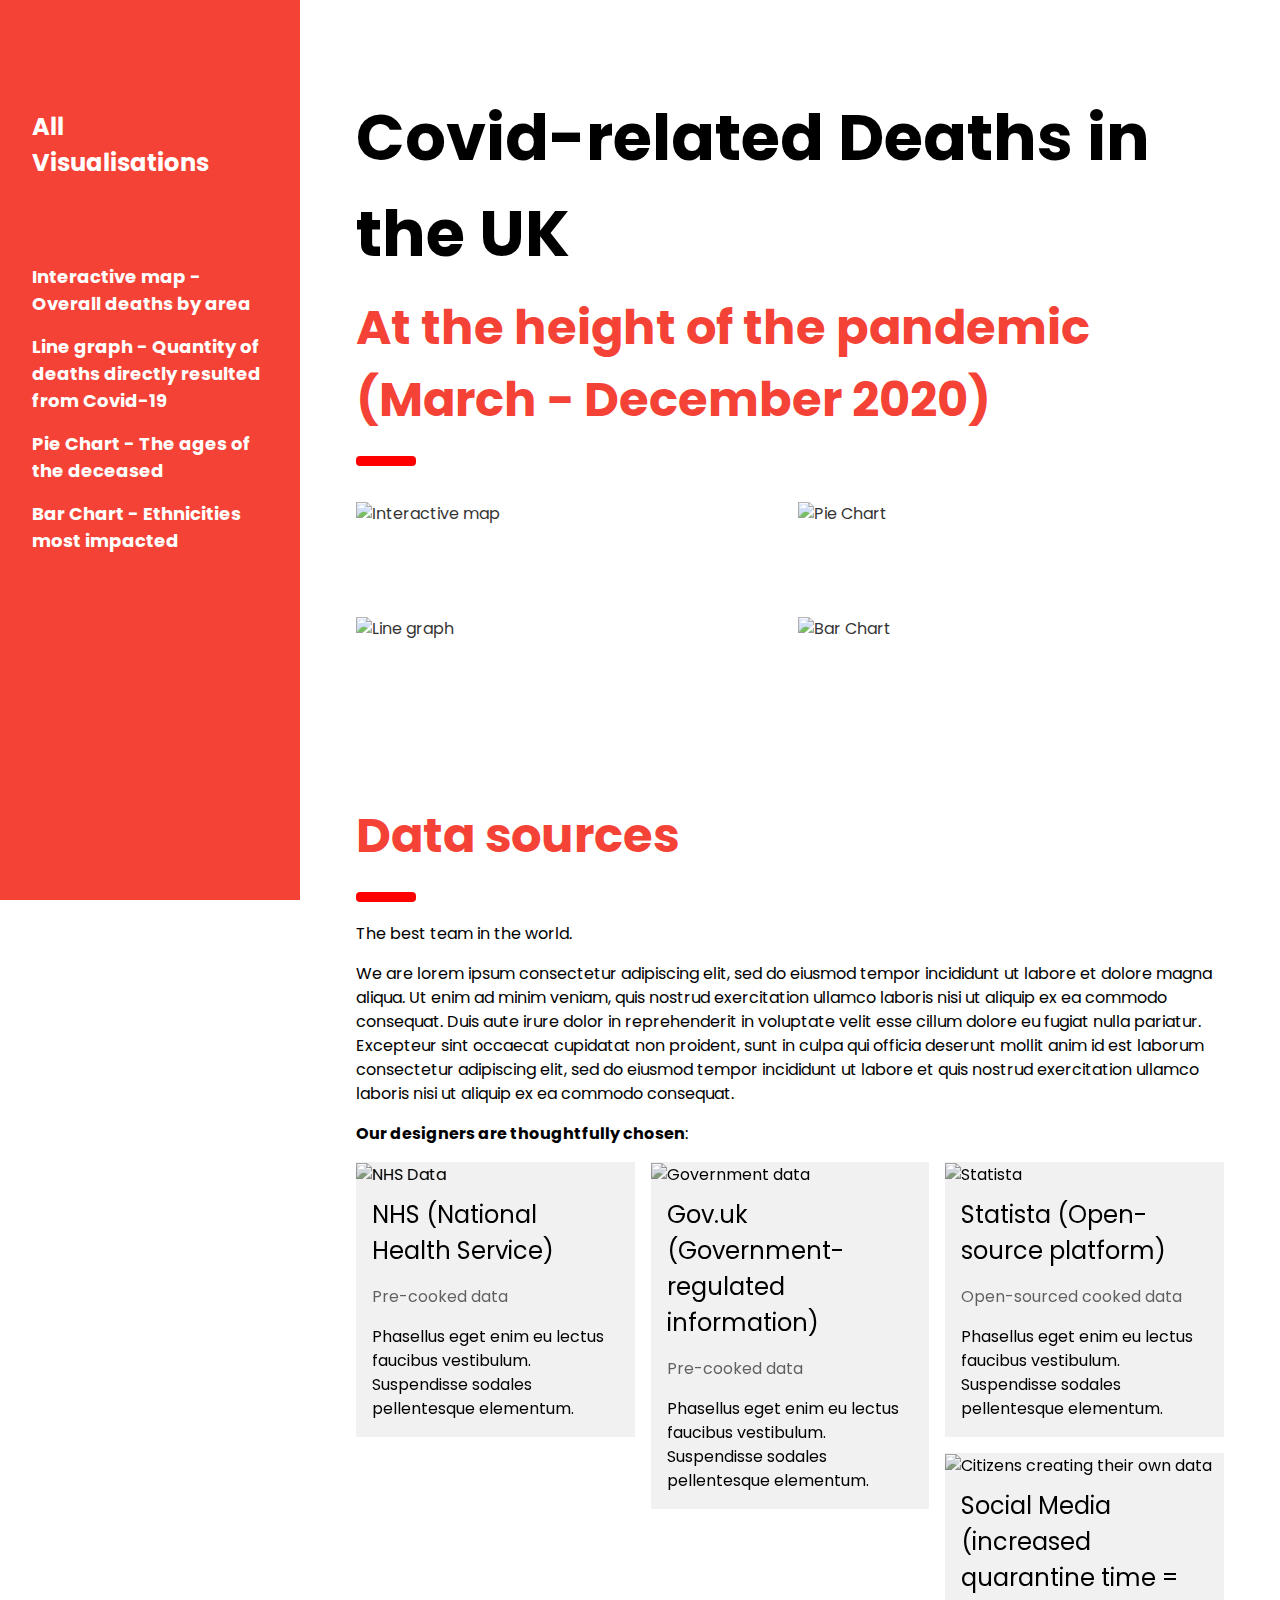
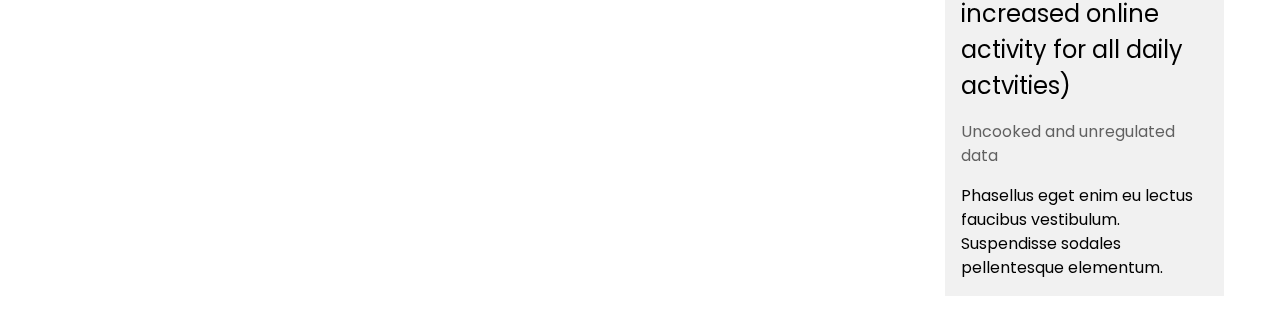
==== index.html @ 2041ee72 "initial commit" ====
<!DOCTYPE html>
<html lang="en">
<head>
<title>Infectious Disease; Covid-related Deaths in the UK</title>
<meta charset="UTF-8">
<meta name="viewport" content="width=device-width, initial-scale=1">
<link rel="stylesheet" href="https://www.w3schools.com/w3css/4/w3.css">
<link rel="stylesheet" href="https://fonts.googleapis.com/css?family=Poppins">

 <!--THE BELOW LINE LOADS IN P5.JS. DO NOT EDIT!-->
 <script src="https://cdn.jsdelivr.net/npm/p5"></script>
 <!--LOAD THE mappa.js EXTENSION-->
 <script src="./mappa.js" type="text/javascript"></script>

 <script src="sketch.js"></script>
 <script src="linegraph.js"></script>
 <script src="piechart.js"></script>
 <script src="barchart.js"></script>

<style>
body,h1,h2,h3,h4,h5 {font-family: "Poppins", sans-serif}
body {font-size:16px;}
.w3-half img{margin-bottom:-6px;margin-top:16px;opacity:0.8;cursor:pointer}
.w3-half img:hover{opacity:1}
</style>
</head>
<body>
<!--IMPORTANT: THE BELOW <SCRIPT> TAG LINKS OUR CODE FILE INTO OUR PROJECT'S WEBPAGE.-->
  <script src="sketch.js"></script>

<!-- Sidebar/menu -->
<nav class="w3-sidebar w3-red w3-collapse w3-top w3-large w3-padding" style="z-index:3;width:300px;font-weight:bold;" id="mySidebar"><br>
  <a href="javascript:void(0)" onclick="w3_close()" class="w3-button w3-hide-large w3-display-topleft" style="width:100%;font-size:22px">Close Menu</a>
  <div class="w3-container">
    <h3 class="w3-padding-64"><b>All<br>Visualisations</b></h3>
  </div>
  <div class="w3-bar-block">
    <a href="#map" onclick="w3_close()" class="w3-bar-item w3-button w3-hover-white">Interactive map - Overall deaths by area</a> 
    <a href="#linegraph" onclick="w3_close()" class="w3-bar-item w3-button w3-hover-white">Line graph - Quantity of deaths directly resulted from Covid-19</a> 
    <a href="#piechart" onclick="w3_close()" class="w3-bar-item w3-button w3-hover-white">Pie Chart - The ages of the deceased</a> 
    <a href="#barchart" onclick="w3_close()" class="w3-bar-item w3-button w3-hover-white">Bar Chart - Ethnicities most impacted</a> 
  </div>
</nav>

<!-- Overlay effect when opening sidebar on small screens -->
<div class="w3-overlay w3-hide-large" onclick="w3_close()" style="cursor:pointer" title="close side menu" id="myOverlay"></div>

<!-- !PAGE CONTENT! -->
<div class="w3-main" style="margin-left:340px;margin-right:40px">

  <!-- Header -->
  <div class="w3-container" style="margin-top:80px" id="map">
    <h1 class="w3-jumbo"><b>Covid-related Deaths in the UK</b></h1>
    <h1 class="w3-xxxlarge w3-text-red"><b>At the height of the pandemic (March - December 2020)</b></h1>
    <hr style="width:50px;border:5px solid red" class="w3-round">
  </div>
  
  <!-- Photo grid (modal) -->
  <div class="w3-row-padding">
    <div class="w3-half">

     <!--  <iframe height="633px" width="100%" src="https://www.ons.gov.uk/visualisations/dvc1134/covid-death-map/index.html"></iframe> -->

      <img src="/w3images/livingroom.jpg" style="width:100%" onclick="onClick(this)" alt="Interactive map"> <div class="w3-container" style="margin-top:80px" id="map"></div>
      <img src="/w3images/diningroom.jpg" style="width:100%" onclick="onClick(this)" alt="Line graph"> <div class="w3-container" style="margin-top:80px" id="linegraph"></div>
    </div>
    <div class="w3-half">
      <img src="/w3images/atrium.jpg" style="width:100%" onclick="onClick(this)" alt="Pie Chart"> <div class="w3-container" style="margin-top:80px" id="piechart"></div> 
      <img src="/w3images/bedroom.jpg" style="width:100%" onclick="onClick(this)" alt="Bar Chart"> <div class="w3-container" style="margin-top:80px" id="barchart"></div>
    </div>
  </div>

  <!-- Modal for full size graphs on click-->
  <div id="modal01" class="w3-modal w3-black" style="padding-top:0" onclick="this.style.display='none'">
    <span class="w3-button w3-black w3-xxlarge w3-display-topright">×</span>
    <div class="w3-modal-content w3-animate-zoom w3-center w3-transparent w3-padding-64">
      <img id="img01" class="w3-image">
      <p id="caption"></p>
    </div>
  </div>
  
  <!-- Data sources - title -->
  <div class="w3-container" id="designers" style="margin-top:75px">
    <h1 class="w3-xxxlarge w3-text-red"><b>Data sources</b></h1>
    <hr style="width:50px;border:5px solid red" class="w3-round">
    <p>The best team in the world.</p>
    <p>We are lorem ipsum consectetur adipiscing elit, sed do eiusmod tempor incididunt ut labore et dolore magna aliqua. Ut enim ad minim veniam, quis nostrud exercitation ullamco laboris nisi ut aliquip ex ea commodo consequat. Duis aute irure
    dolor in reprehenderit in voluptate velit esse cillum dolore eu fugiat nulla pariatur. Excepteur sint occaecat cupidatat non proident, sunt in culpa qui officia deserunt mollit anim id est laborum consectetur adipiscing elit, sed do eiusmod tempor
    incididunt ut labore et quis nostrud exercitation ullamco laboris nisi ut aliquip ex ea commodo consequat.
    </p>
    <p><b>Our designers are thoughtfully chosen</b>:</p>
  </div>
  <!-- Data sources -->
  <div class="w3-row-padding w3-grayscale">
    <div class="w3-col m4 w3-margin-bottom">
      <div class="w3-light-grey">
        <img src="/w3images/team2.jpg" alt="NHS Data" style="width:100%">
        <div class="w3-container">
          <h3>NHS (National Health Service)</h3>
          <p class="w3-opacity">Pre-cooked data</p>
          <p>Phasellus eget enim eu lectus faucibus vestibulum. Suspendisse sodales pellentesque elementum.</p>
        </div>
      </div>
    </div>
    <div class="w3-col m4 w3-margin-bottom">
      <div class="w3-light-grey">
        <img src="/w3images/team1.jpg" alt="Government data" style="width:100%">
        <div class="w3-container">
          <h3>Gov.uk (Government-regulated information)</h3>
          <p class="w3-opacity">Pre-cooked data</p>
          <p>Phasellus eget enim eu lectus faucibus vestibulum. Suspendisse sodales pellentesque elementum.</p>
        </div>
      </div>
    </div>
    <div class="w3-col m4 w3-margin-bottom">
      <div class="w3-light-grey">
        <img src="/w3images/team3.jpg" alt="Statista" style="width:100%">
        <div class="w3-container">
          <h3>Statista (Open-source platform)</h3>
          <p class="w3-opacity">Open-sourced cooked data</p>
          <p>Phasellus eget enim eu lectus faucibus vestibulum. Suspendisse sodales pellentesque elementum.</p>
        </div>
      </div>
    </div>
    <div class="w3-col m4 w3-margin-bottom">
      <div class="w3-light-grey">
        <img src="/w3images/team4.jpg" alt="Citizens creating their own data" style="width:100%">
        <div class="w3-container">
          <h3>Social Media (increased quarantine time = increased online activity for all daily actvities)</h3>
          <p class="w3-opacity">Uncooked and unregulated data</p>
          <p>Phasellus eget enim eu lectus faucibus vestibulum. Suspendisse sodales pellentesque elementum.</p>
        </div>
      </div>
    </div>
  </div>
  
<!-- End page content -->
</div>

</body>
</html>
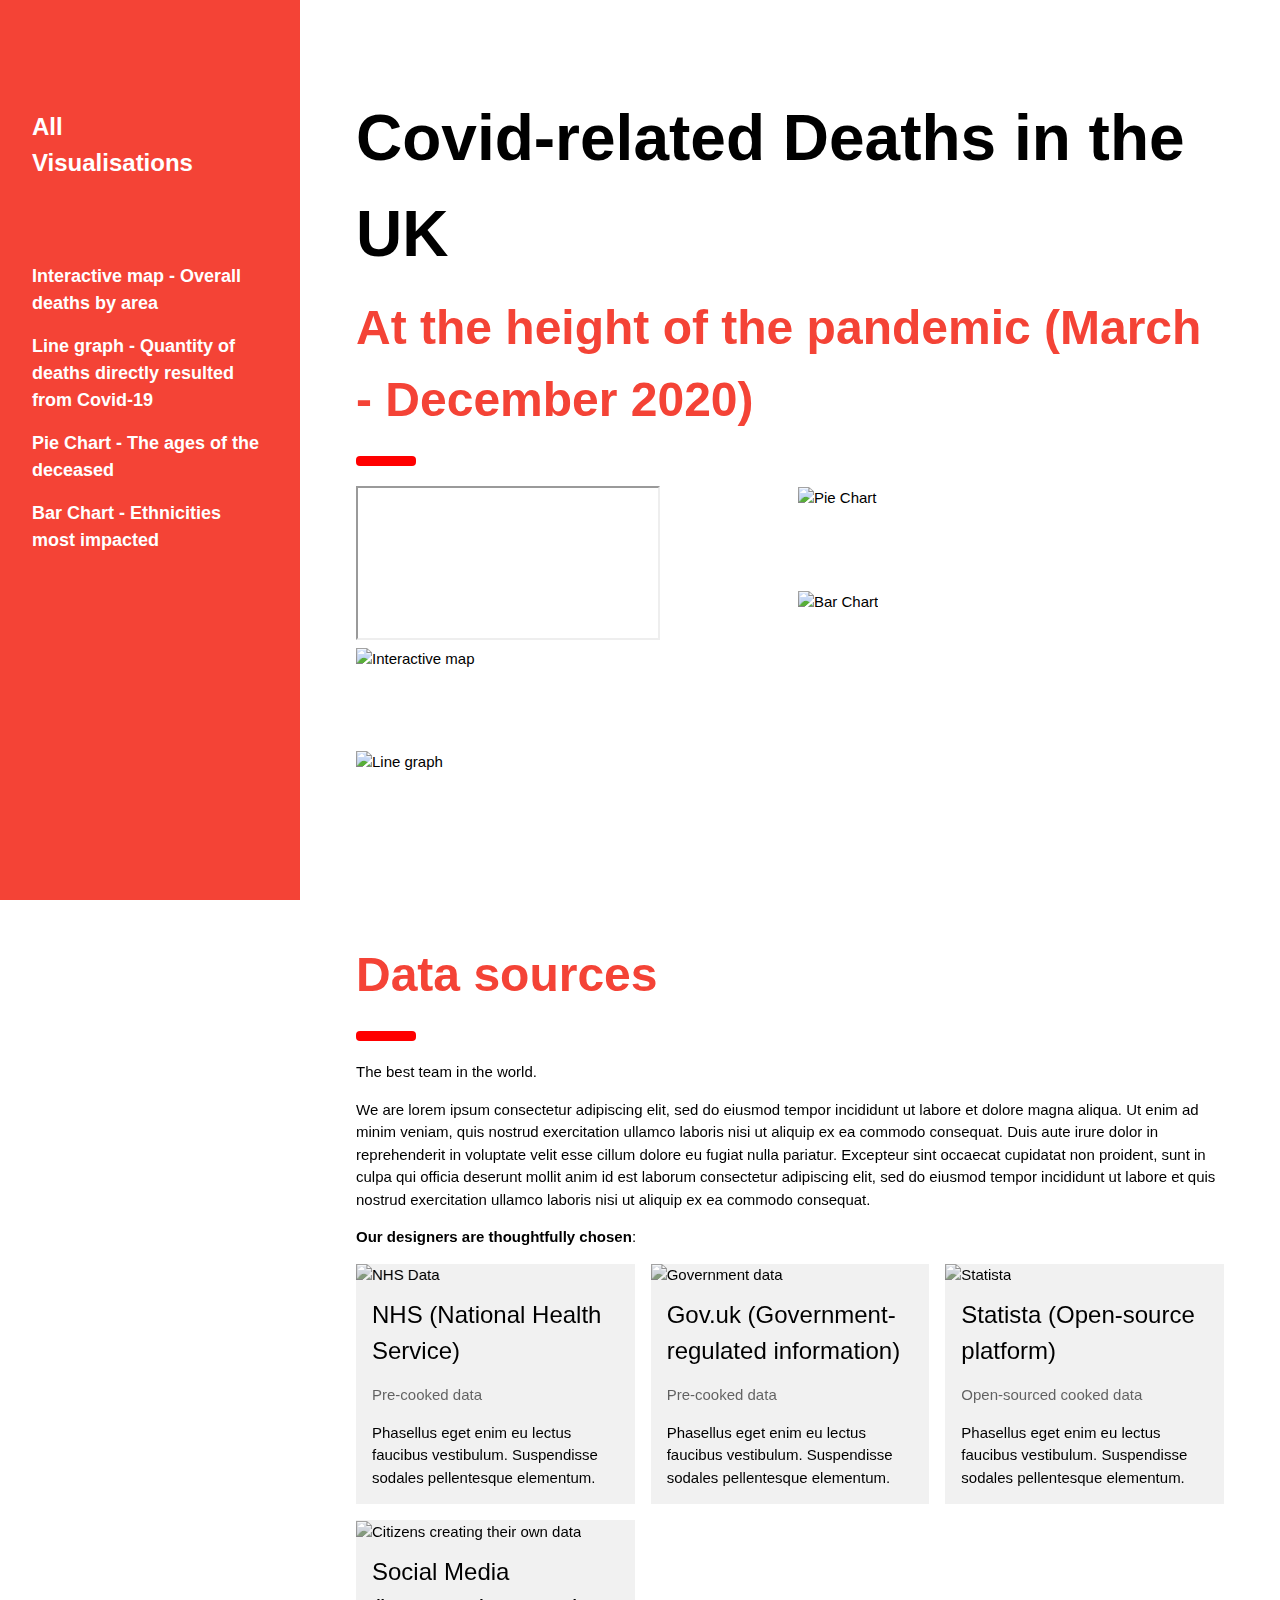
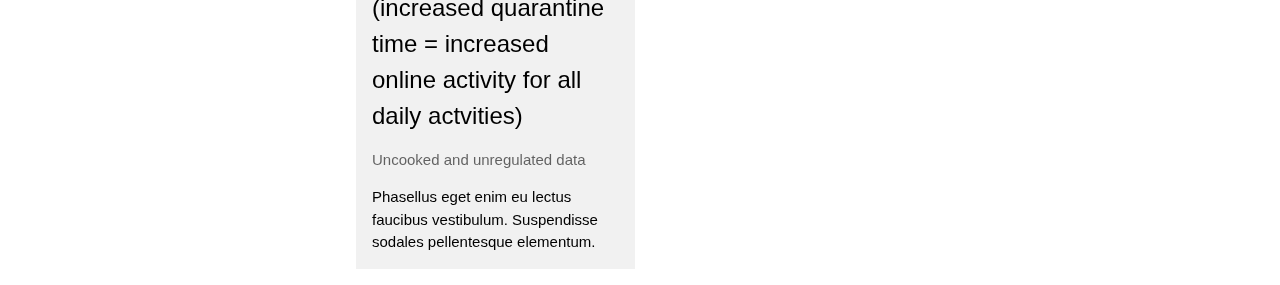
==== commit e71f7f2d: "initial commit" ====
--- a/index.html
+++ b/index.html
@@ -1,5 +1,6 @@
 <!DOCTYPE html>
 <html lang="en">
+
 <head>
 <title>Infectious Disease; Covid-related Deaths in the UK</title>
 <meta charset="UTF-8">
@@ -11,19 +12,22 @@
  <script src="https://cdn.jsdelivr.net/npm/p5"></script>
  <!--LOAD THE mappa.js EXTENSION-->
  <script src="./mappa.js" type="text/javascript"></script>
-
+ <!--LOAD each visualisation-->
  <script src="sketch.js"></script>
  <script src="linegraph.js"></script>
  <script src="piechart.js"></script>
  <script src="barchart.js"></script>
+</head>
 
+<!--03/04/24 working only for pie chart-->
 <style>
-body,h1,h2,h3,h4,h5 {font-family: "Poppins", sans-serif}
-body {font-size:16px;}
-.w3-half img{margin-bottom:-6px;margin-top:16px;opacity:0.8;cursor:pointer}
-.w3-half img:hover{opacity:1}
+  canvas {
+    display: block;
+    margin: auto;
+    border: 1px solid #ccc;
+  }
 </style>
-</head>
+
 <body>
 <!--IMPORTANT: THE BELOW <SCRIPT> TAG LINKS OUR CODE FILE INTO OUR PROJECT'S WEBPAGE.-->
   <script src="sketch.js"></script>
@@ -31,9 +35,9 @@
 <!-- Sidebar/menu -->
 <nav class="w3-sidebar w3-red w3-collapse w3-top w3-large w3-padding" style="z-index:3;width:300px;font-weight:bold;" id="mySidebar"><br>
   <a href="javascript:void(0)" onclick="w3_close()" class="w3-button w3-hide-large w3-display-topleft" style="width:100%;font-size:22px">Close Menu</a>
-  <div class="w3-container">
-    <h3 class="w3-padding-64"><b>All<br>Visualisations</b></h3>
-  </div>
+
+  <div class="w3-container"> <h3 class="w3-padding-64"><b>All<br>Visualisations</b></h3> </div>
+
   <div class="w3-bar-block">
     <a href="#map" onclick="w3_close()" class="w3-bar-item w3-button w3-hover-white">Interactive map - Overall deaths by area</a> 
     <a href="#linegraph" onclick="w3_close()" class="w3-bar-item w3-button w3-hover-white">Line graph - Quantity of deaths directly resulted from Covid-19</a> 
@@ -42,13 +46,10 @@
   </div>
 </nav>
 
-<!-- Overlay effect when opening sidebar on small screens -->
-<div class="w3-overlay w3-hide-large" onclick="w3_close()" style="cursor:pointer" title="close side menu" id="myOverlay"></div>
-
-<!-- !PAGE CONTENT! -->
+<!-- FORMAT main text alignment -->
 <div class="w3-main" style="margin-left:340px;margin-right:40px">
 
-  <!-- Header -->
+  <!-- Headers -->
   <div class="w3-container" style="margin-top:80px" id="map">
     <h1 class="w3-jumbo"><b>Covid-related Deaths in the UK</b></h1>
     <h1 class="w3-xxxlarge w3-text-red"><b>At the height of the pandemic (March - December 2020)</b></h1>
@@ -58,20 +59,23 @@
   <!-- Photo grid (modal) -->
   <div class="w3-row-padding">
     <div class="w3-half">
+       <!-- Embedded visualisations -->
+      <iframe src="https://editor.p5js.org/alizafq/full/IfXaQWwQO"></iframe>
+     <!-- <iframe height="633px" width="100%" src="https://www.ons.gov.uk/visualisations/dvc1134/covid-death-map/index.html"></iframe> -->
 
-     <!--  <iframe height="633px" width="100%" src="https://www.ons.gov.uk/visualisations/dvc1134/covid-death-map/index.html"></iframe> -->
-
+     <!-- 'Images' ... Could embed visualisations here and format to fit into grid-->
       <img src="/w3images/livingroom.jpg" style="width:100%" onclick="onClick(this)" alt="Interactive map"> <div class="w3-container" style="margin-top:80px" id="map"></div>
       <img src="/w3images/diningroom.jpg" style="width:100%" onclick="onClick(this)" alt="Line graph"> <div class="w3-container" style="margin-top:80px" id="linegraph"></div>
     </div>
+
     <div class="w3-half">
       <img src="/w3images/atrium.jpg" style="width:100%" onclick="onClick(this)" alt="Pie Chart"> <div class="w3-container" style="margin-top:80px" id="piechart"></div> 
       <img src="/w3images/bedroom.jpg" style="width:100%" onclick="onClick(this)" alt="Bar Chart"> <div class="w3-container" style="margin-top:80px" id="barchart"></div>
     </div>
   </div>
 
-  <!-- Modal for full size graphs on click-->
-  <div id="modal01" class="w3-modal w3-black" style="padding-top:0" onclick="this.style.display='none'">
+   <!-- Full size graphs once clicked-->
+   <div id="modal01" class="w3-modal w3-black" style="padding-top:0" onclick="this.style.display='none'">
     <span class="w3-button w3-black w3-xxlarge w3-display-topright">×</span>
     <div class="w3-modal-content w3-animate-zoom w3-center w3-transparent w3-padding-64">
       <img id="img01" class="w3-image">
@@ -79,7 +83,7 @@
     </div>
   </div>
   
-  <!-- Data sources - title -->
+  <!-- Data sources - title and overview text -->
   <div class="w3-container" id="designers" style="margin-top:75px">
     <h1 class="w3-xxxlarge w3-text-red"><b>Data sources</b></h1>
     <hr style="width:50px;border:5px solid red" class="w3-round">
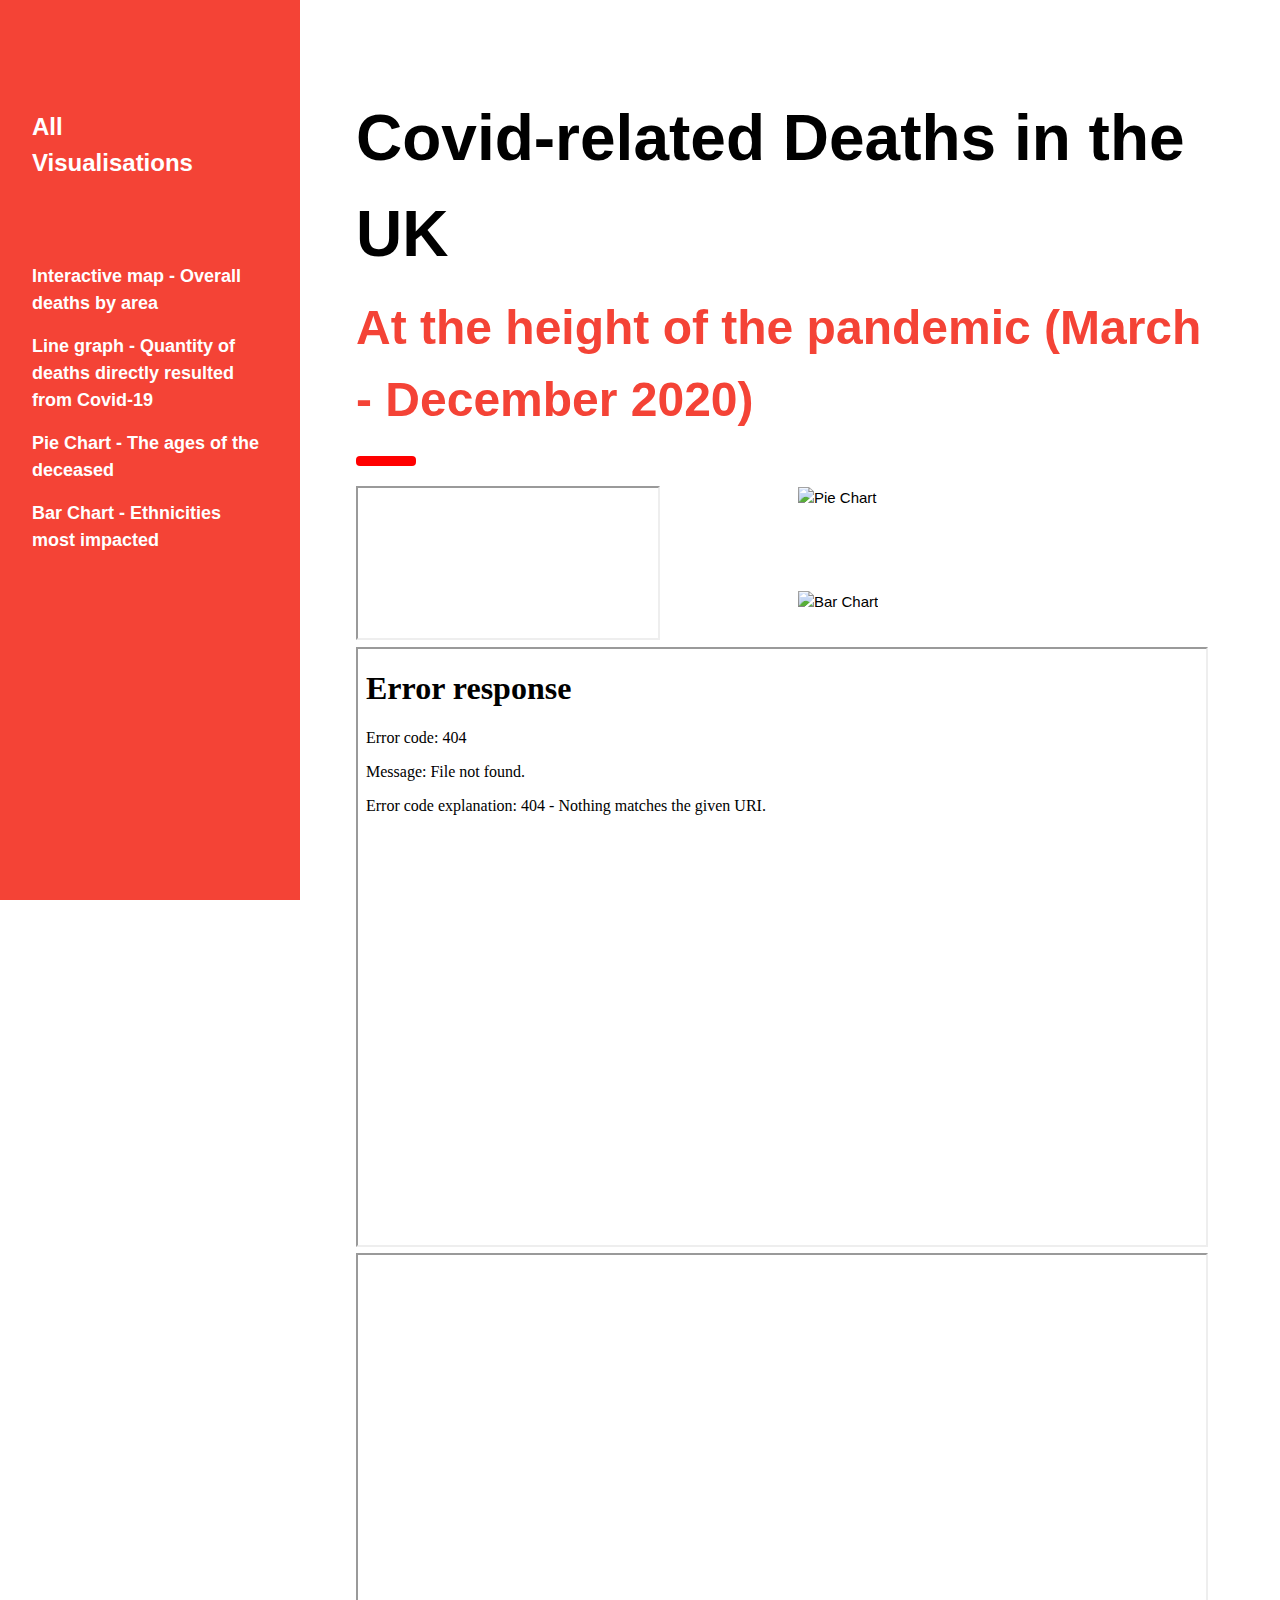
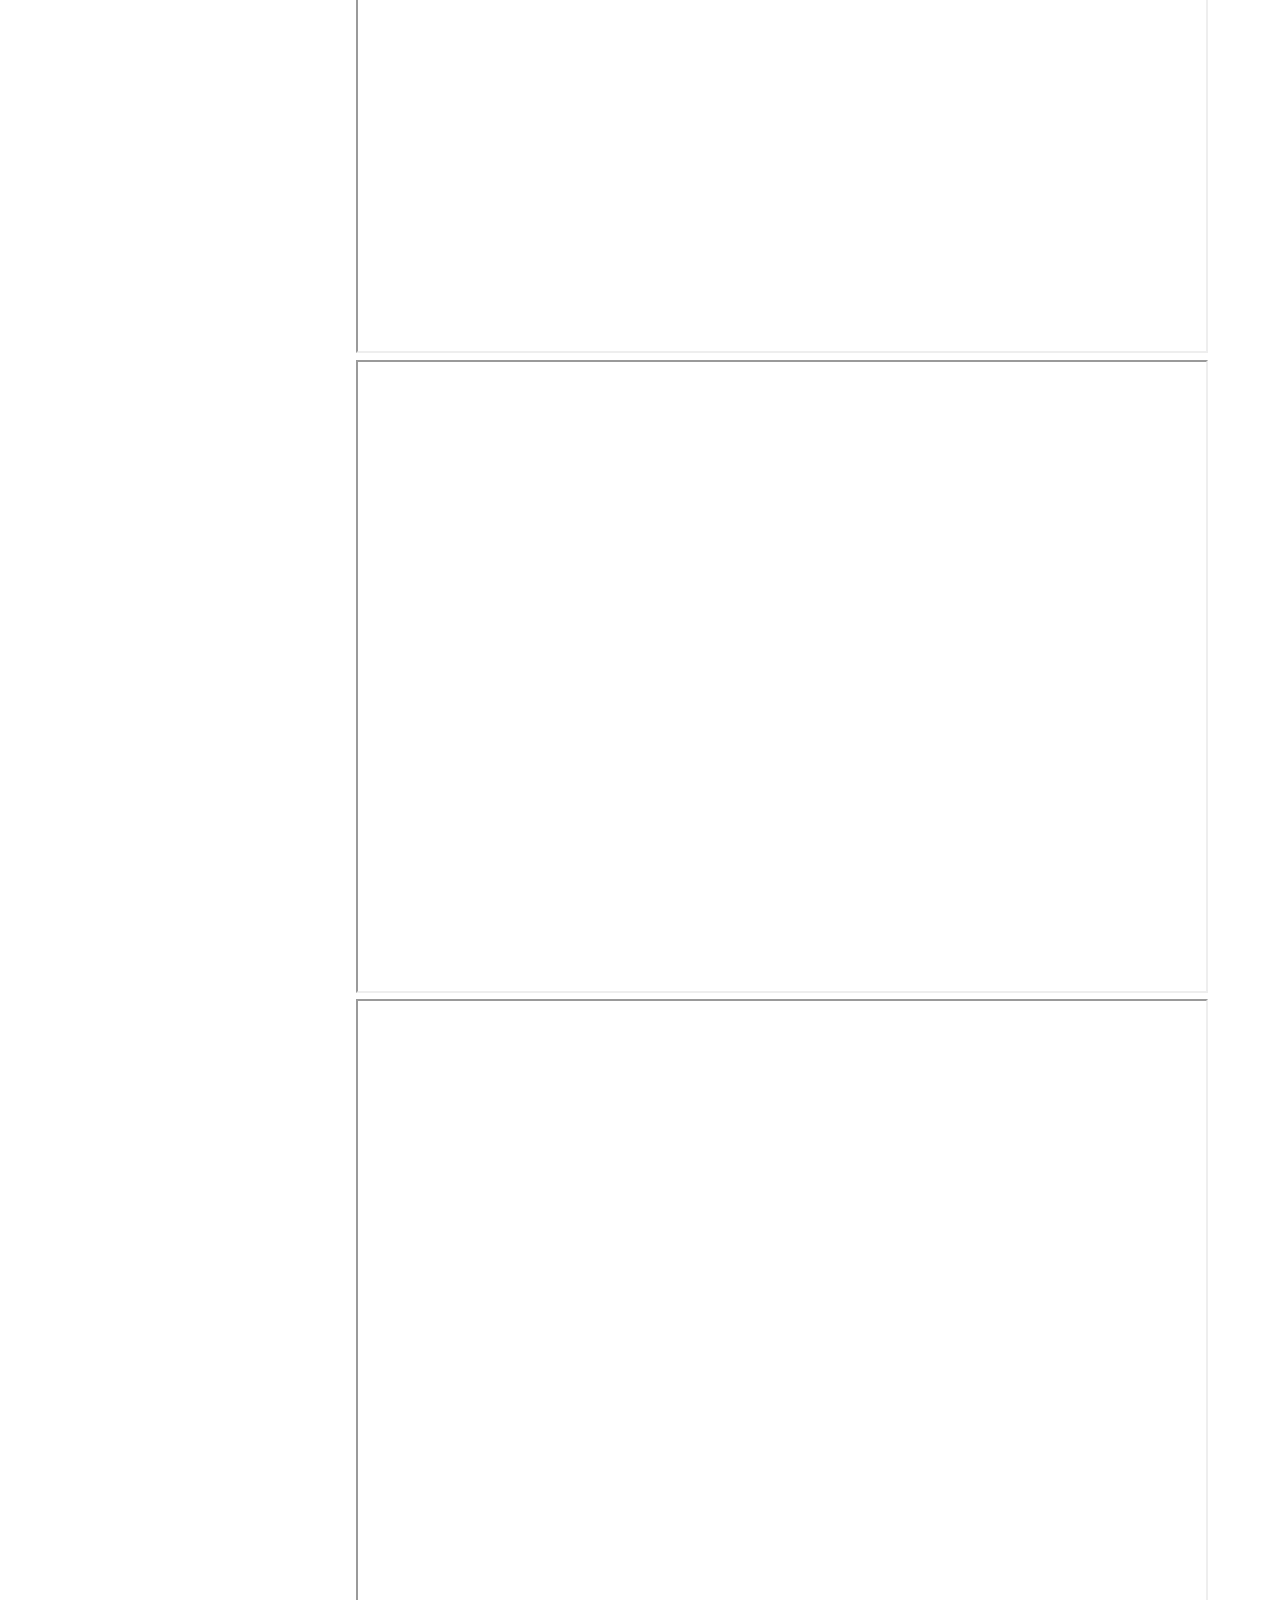
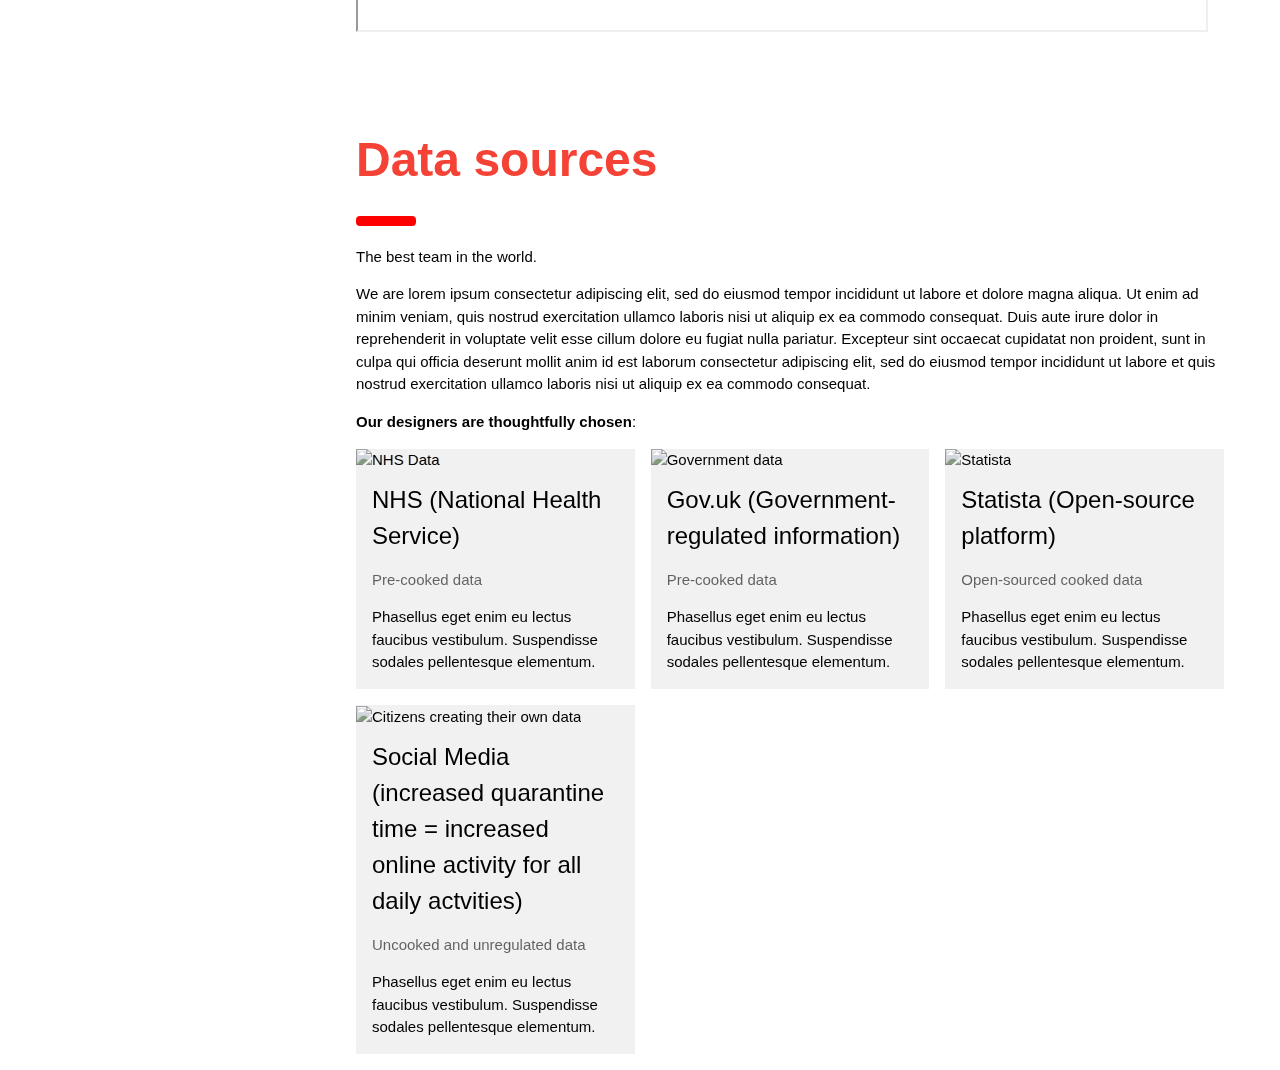
==== commit 83530f4a: "initial commit" ====
--- a/index.html
+++ b/index.html
@@ -64,8 +64,12 @@
      <!-- <iframe height="633px" width="100%" src="https://www.ons.gov.uk/visualisations/dvc1134/covid-death-map/index.html"></iframe> -->
 
      <!-- 'Images' ... Could embed visualisations here and format to fit into grid-->
-      <img src="/w3images/livingroom.jpg" style="width:100%" onclick="onClick(this)" alt="Interactive map"> <div class="w3-container" style="margin-top:80px" id="map"></div>
-      <img src="/w3images/diningroom.jpg" style="width:100%" onclick="onClick(this)" alt="Line graph"> <div class="w3-container" style="margin-top:80px" id="linegraph"></div>
+      <!--  <img src="/w3images/livingroom.jpg" style="width:100%" onclick="onClick(this)" alt="Interactive map"> <div class="w3-container" style="margin-top:80px" id="map"></div>-->
+      <!--  <img src="/w3images/diningroom.jpg" style="width:100%" onclick="onClick(this)" alt="Line graph"> <div class="w3-container" style="margin-top:80px" id="linegraph"></div>-->
+      <iframe height="600px" width="200%" src="line.html"></iframe>
+      <iframe height="700px" width="200%" src="bar.html"></iframe>
+      <iframe height="633px" width="200%" src="pie.html"></iframe>
+      <iframe height="633px" width="200%" src="map.html"></iframe>
     </div>
 
     <div class="w3-half">
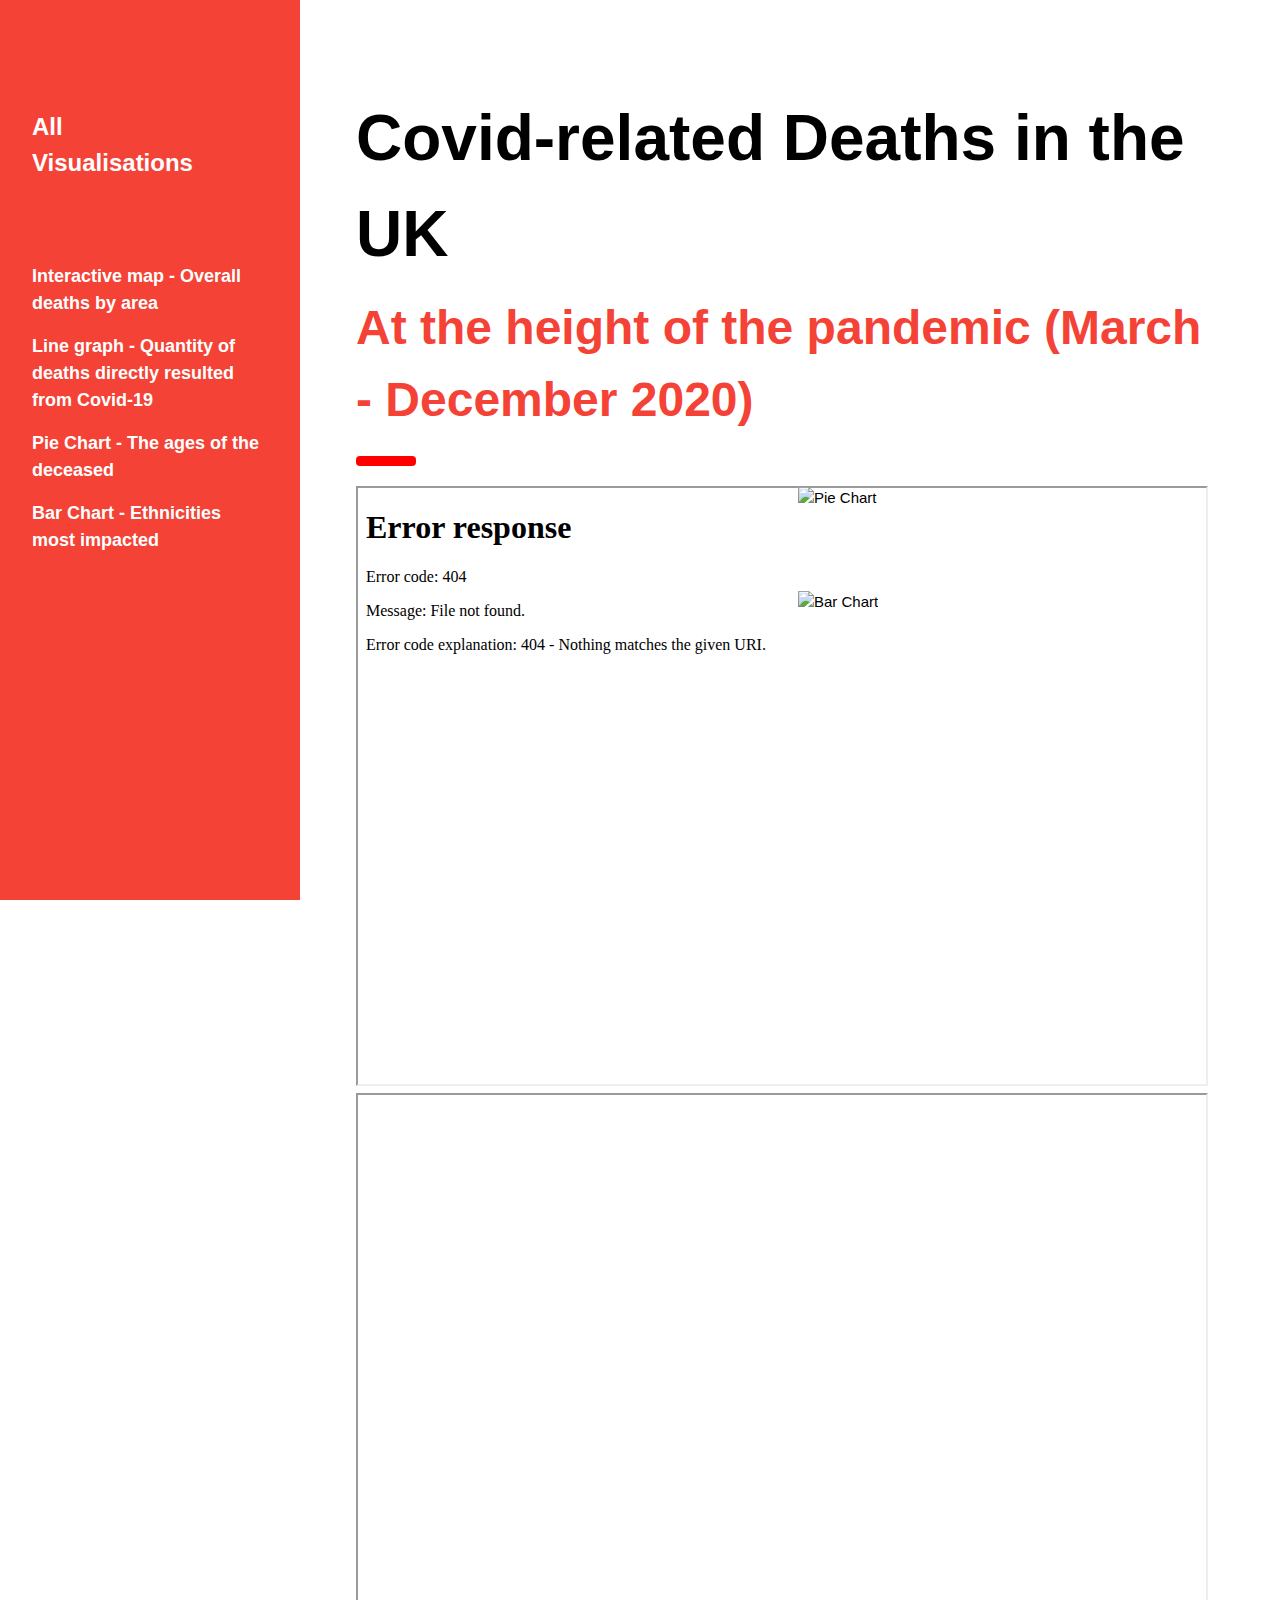
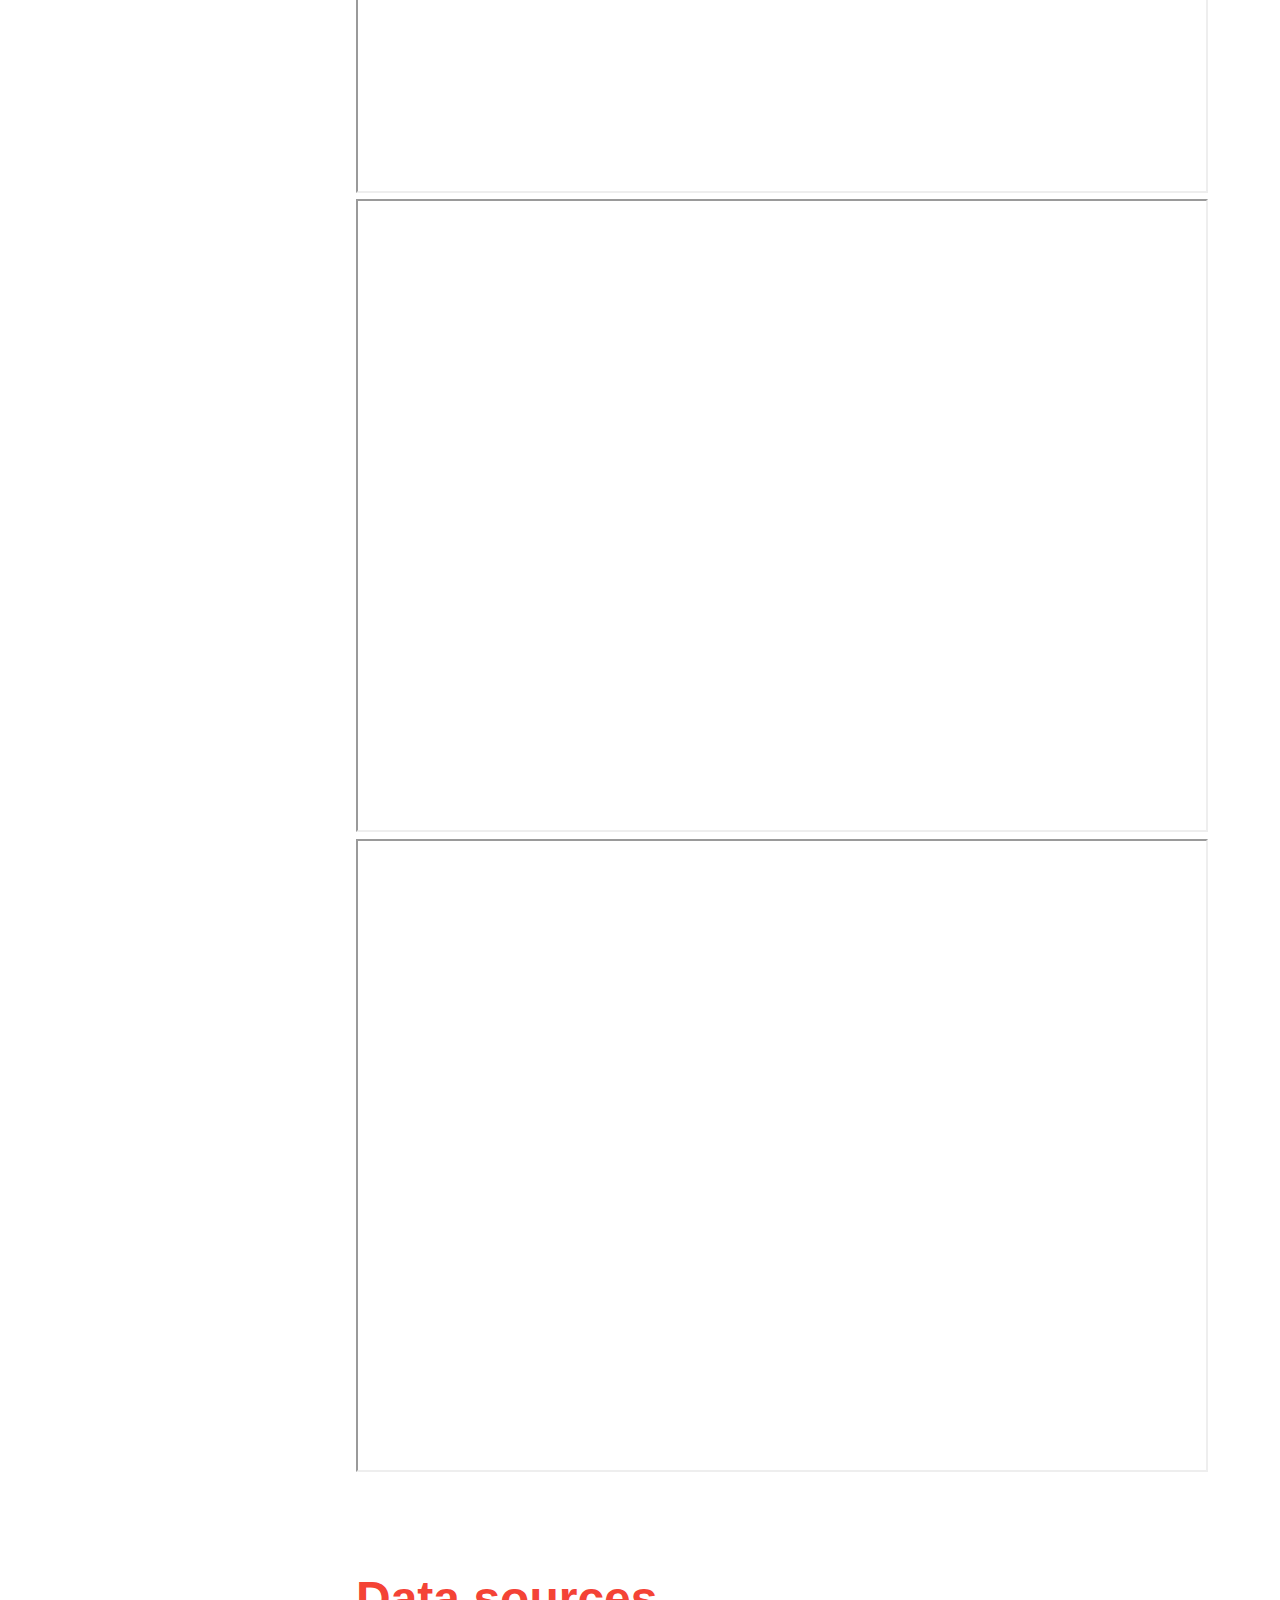
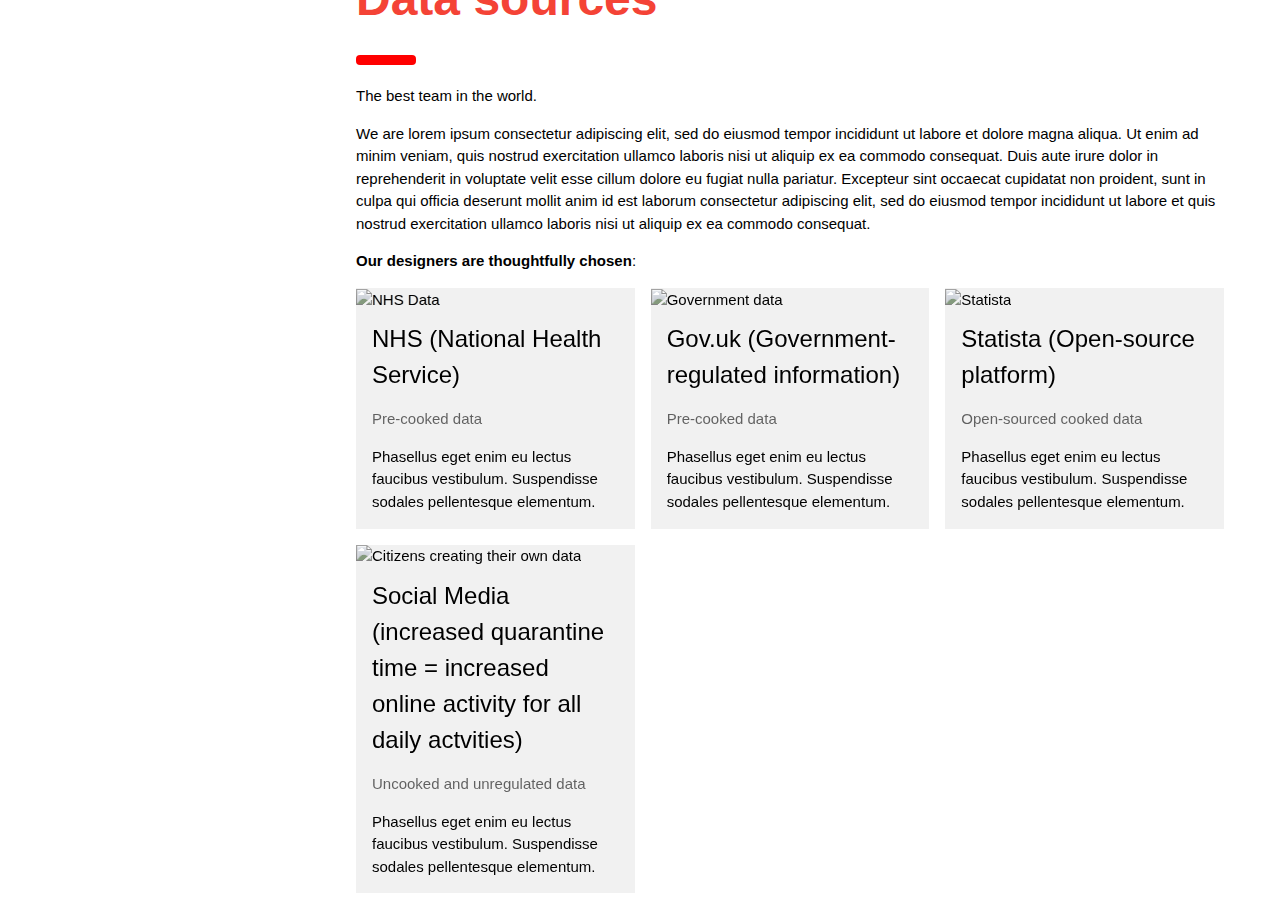
==== commit 4e4d8f5c: "initial commit" ====
--- a/index.html
+++ b/index.html
@@ -19,14 +19,14 @@
  <script src="barchart.js"></script>
 </head>
 
-<!--03/04/24 working only for pie chart-->
-<style>
-  canvas {
-    display: block;
-    margin: auto;
-    border: 1px solid #ccc;
-  }
-</style>
+<!--03/04/24 working only for placement of pie chart-->
+<!--<style>-->
+  <!--canvas {-->
+    <!--display: block;-->
+   <!-- margin: auto;-->
+   <!-- border: 1px solid #ccc;-->
+  <!--}-->
+<!--</style>-->
 
 <body>
 <!--IMPORTANT: THE BELOW <SCRIPT> TAG LINKS OUR CODE FILE INTO OUR PROJECT'S WEBPAGE.-->
@@ -40,9 +40,9 @@
 
   <div class="w3-bar-block">
     <a href="#map" onclick="w3_close()" class="w3-bar-item w3-button w3-hover-white">Interactive map - Overall deaths by area</a> 
-    <a href="#linegraph" onclick="w3_close()" class="w3-bar-item w3-button w3-hover-white">Line graph - Quantity of deaths directly resulted from Covid-19</a> 
-    <a href="#piechart" onclick="w3_close()" class="w3-bar-item w3-button w3-hover-white">Pie Chart - The ages of the deceased</a> 
-    <a href="#barchart" onclick="w3_close()" class="w3-bar-item w3-button w3-hover-white">Bar Chart - Ethnicities most impacted</a> 
+     <a href="#linegraph" onclick="w3_close()" class="w3-bar-item w3-button w3-hover-white">Line graph - Quantity of deaths directly resulted from Covid-19</a> 
+     <a href="#piechart" onclick="w3_close()" class="w3-bar-item w3-button w3-hover-white">Pie Chart - The ages of the deceased</a> 
+     <a href="#barchart" onclick="w3_close()" class="w3-bar-item w3-button w3-hover-white">Bar Chart - Ethnicities most impacted</a> 
   </div>
 </nav>
 
@@ -60,12 +60,6 @@
   <div class="w3-row-padding">
     <div class="w3-half">
        <!-- Embedded visualisations -->
-      <iframe src="https://editor.p5js.org/alizafq/full/IfXaQWwQO"></iframe>
-     <!-- <iframe height="633px" width="100%" src="https://www.ons.gov.uk/visualisations/dvc1134/covid-death-map/index.html"></iframe> -->
-
-     <!-- 'Images' ... Could embed visualisations here and format to fit into grid-->
-      <!--  <img src="/w3images/livingroom.jpg" style="width:100%" onclick="onClick(this)" alt="Interactive map"> <div class="w3-container" style="margin-top:80px" id="map"></div>-->
-      <!--  <img src="/w3images/diningroom.jpg" style="width:100%" onclick="onClick(this)" alt="Line graph"> <div class="w3-container" style="margin-top:80px" id="linegraph"></div>-->
       <iframe height="600px" width="200%" src="line.html"></iframe>
       <iframe height="700px" width="200%" src="bar.html"></iframe>
       <iframe height="633px" width="200%" src="pie.html"></iframe>
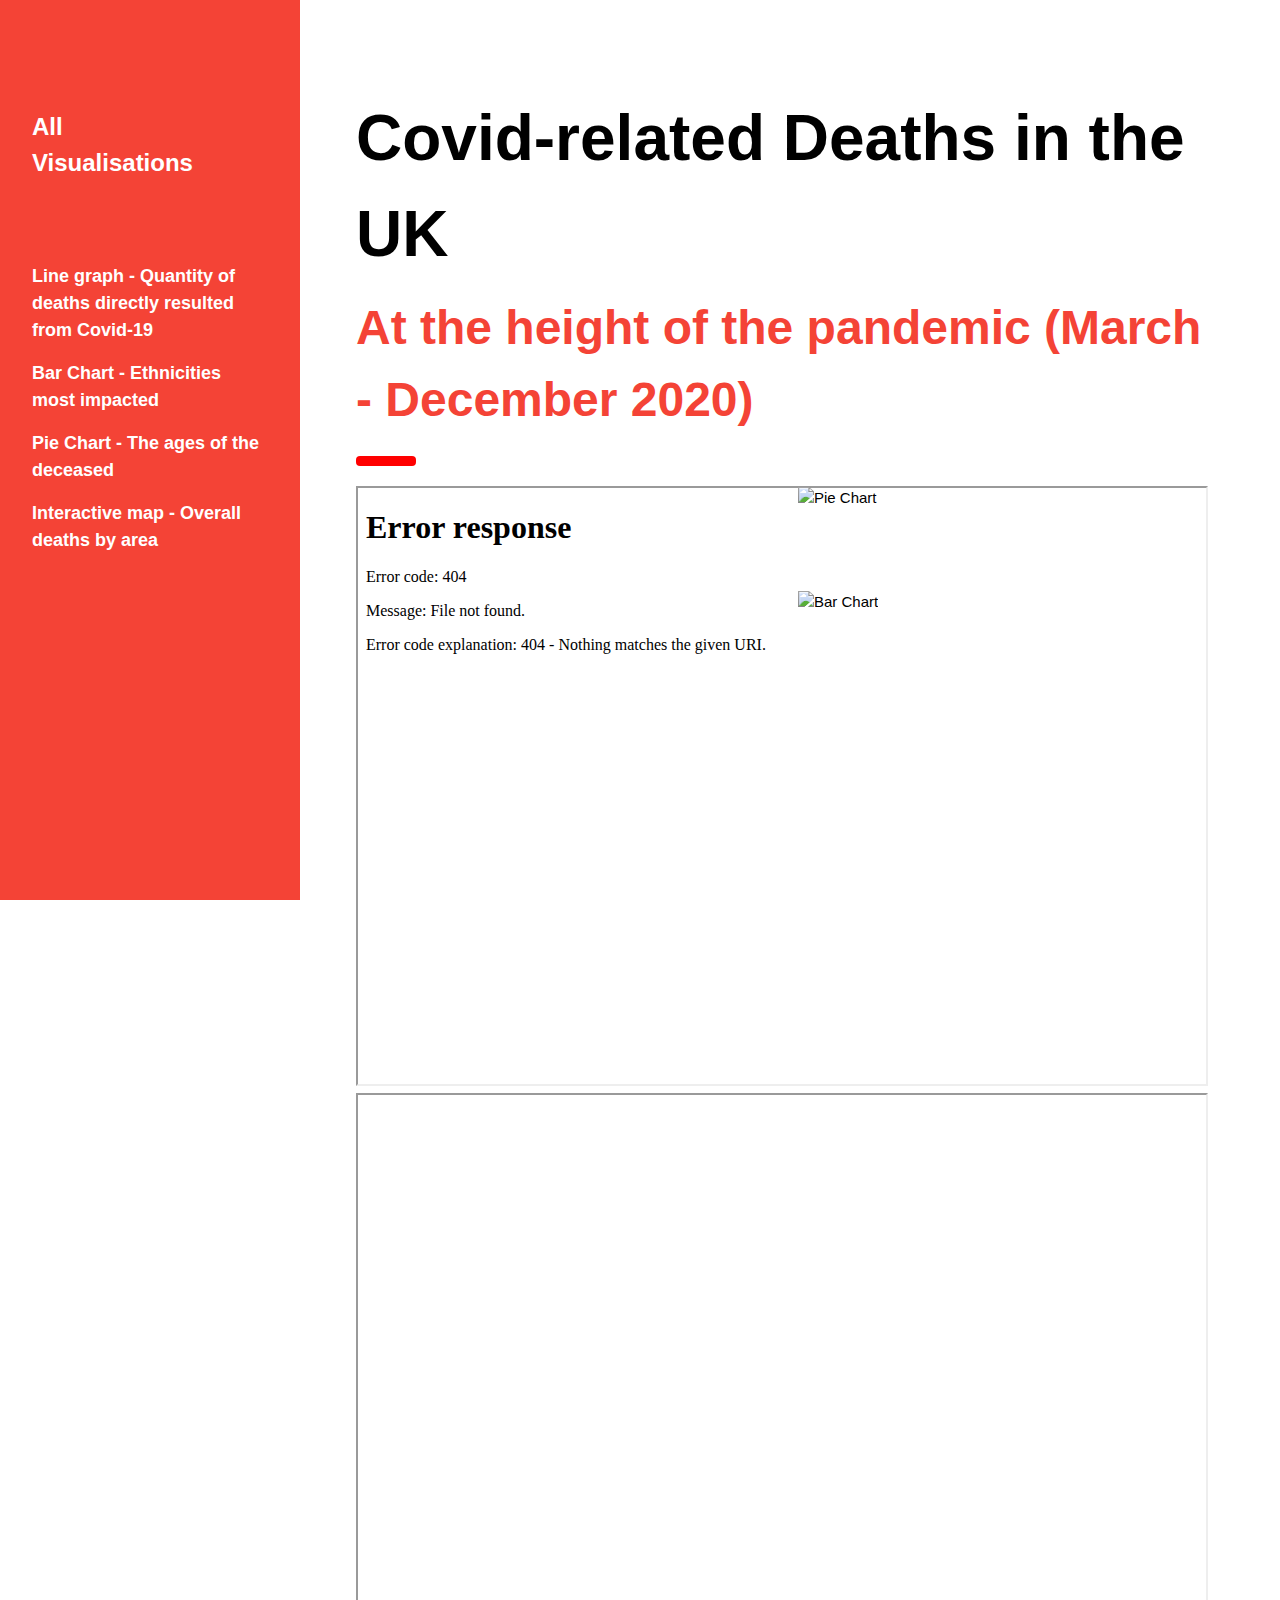
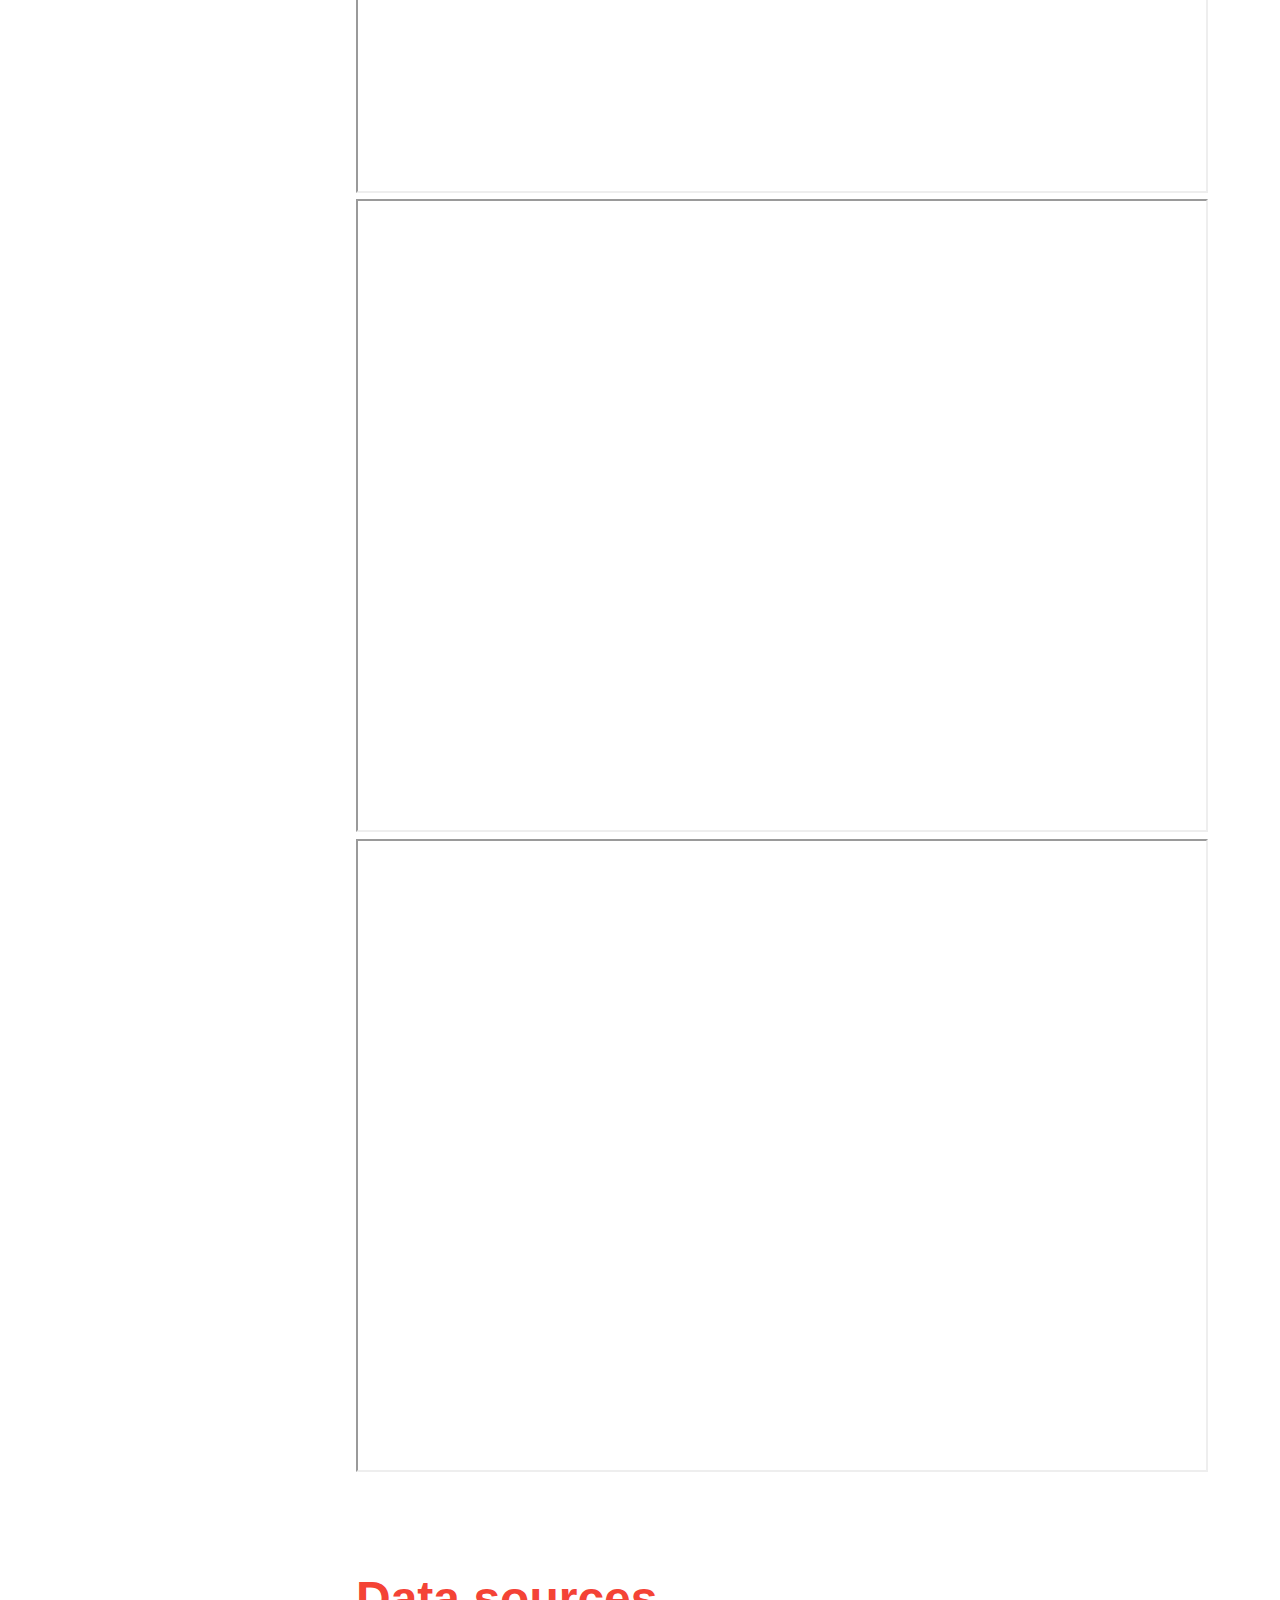
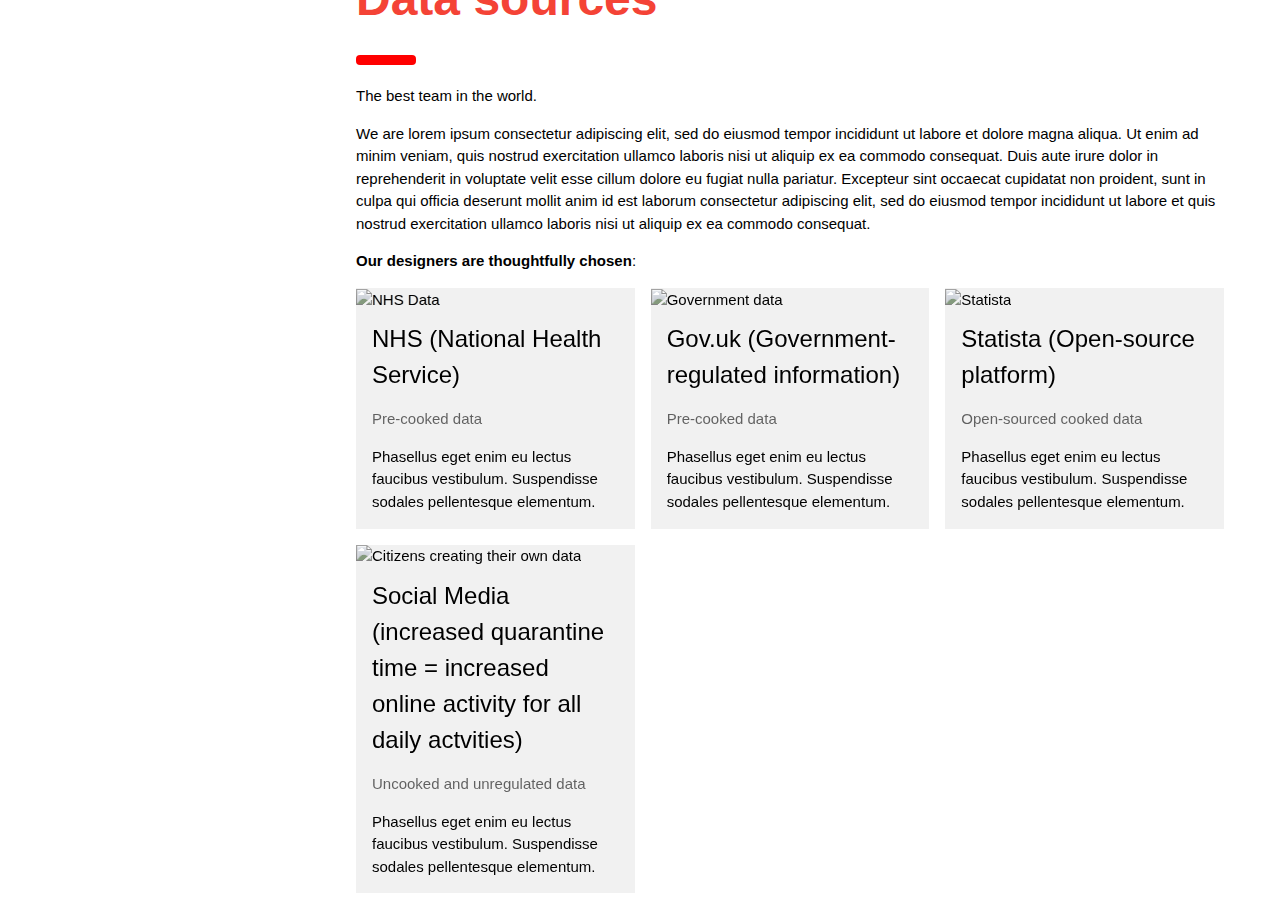
==== commit 9cc11142: "initial commit" ====
--- a/index.html
+++ b/index.html
@@ -39,10 +39,11 @@
   <div class="w3-container"> <h3 class="w3-padding-64"><b>All<br>Visualisations</b></h3> </div>
 
   <div class="w3-bar-block">
-    <a href="#map" onclick="w3_close()" class="w3-bar-item w3-button w3-hover-white">Interactive map - Overall deaths by area</a> 
-     <a href="#linegraph" onclick="w3_close()" class="w3-bar-item w3-button w3-hover-white">Line graph - Quantity of deaths directly resulted from Covid-19</a> 
-     <a href="#piechart" onclick="w3_close()" class="w3-bar-item w3-button w3-hover-white">Pie Chart - The ages of the deceased</a> 
-     <a href="#barchart" onclick="w3_close()" class="w3-bar-item w3-button w3-hover-white">Bar Chart - Ethnicities most impacted</a> 
+    <a href="#map" onclick="w3_close()" class="w3-bar-item w3-button w3-hover-white">Line graph - Quantity of deaths directly resulted from Covid-19</a> 
+    <!-- <a href="#linegraph" onclick="w3_close()" class="w3-bar-item w3-button w3-hover-white">Line graph - Quantity of deaths directly resulted from Covid-19</a>  -->
+     <a href="#piechart" onclick="w3_close()" class="w3-bar-item w3-button w3-hover-white">Bar Chart - Ethnicities most impacted</a> 
+     <a href="#barchart" onclick="w3_close()" class="w3-bar-item w3-button w3-hover-white">Pie Chart - The ages of the deceased</a> 
+     <a href="#map" onclick="w3_close()" class="w3-bar-item w3-button w3-hover-white">Interactive map - Overall deaths by area</a> 
   </div>
 </nav>
 
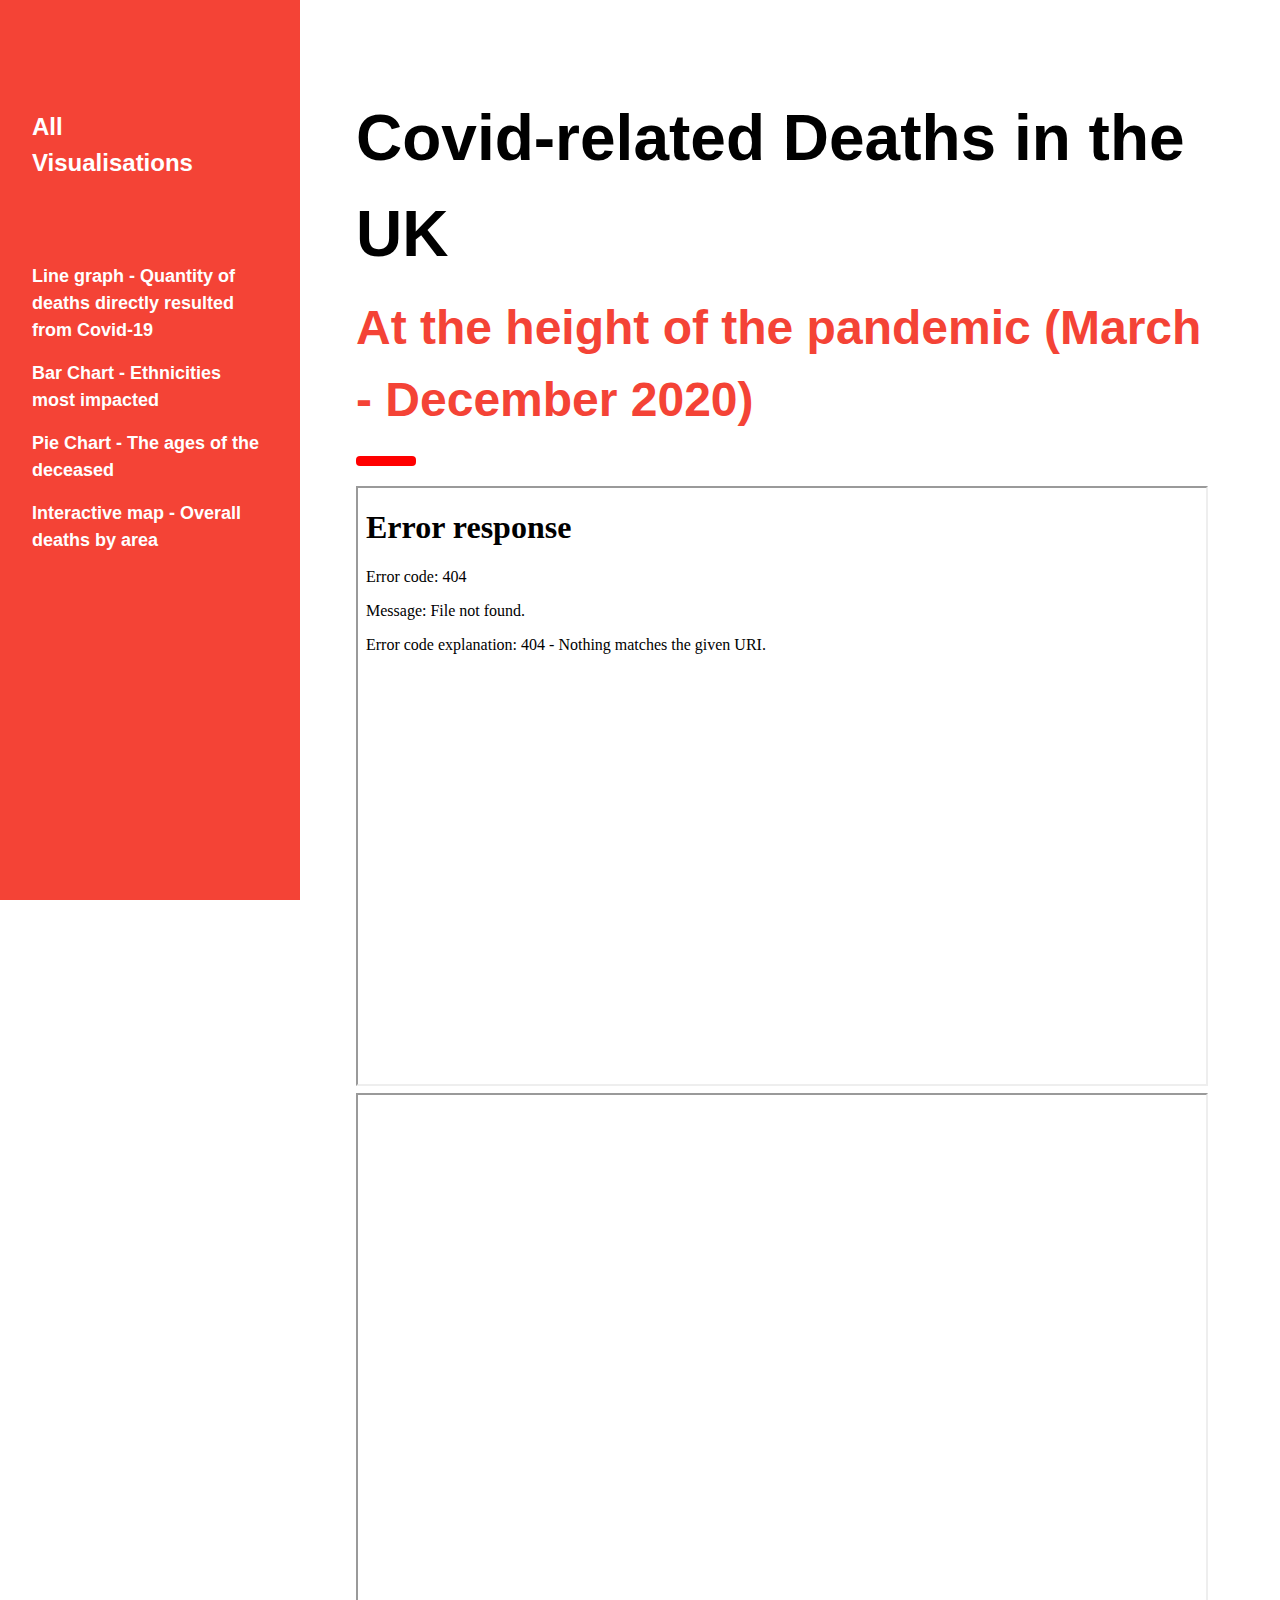
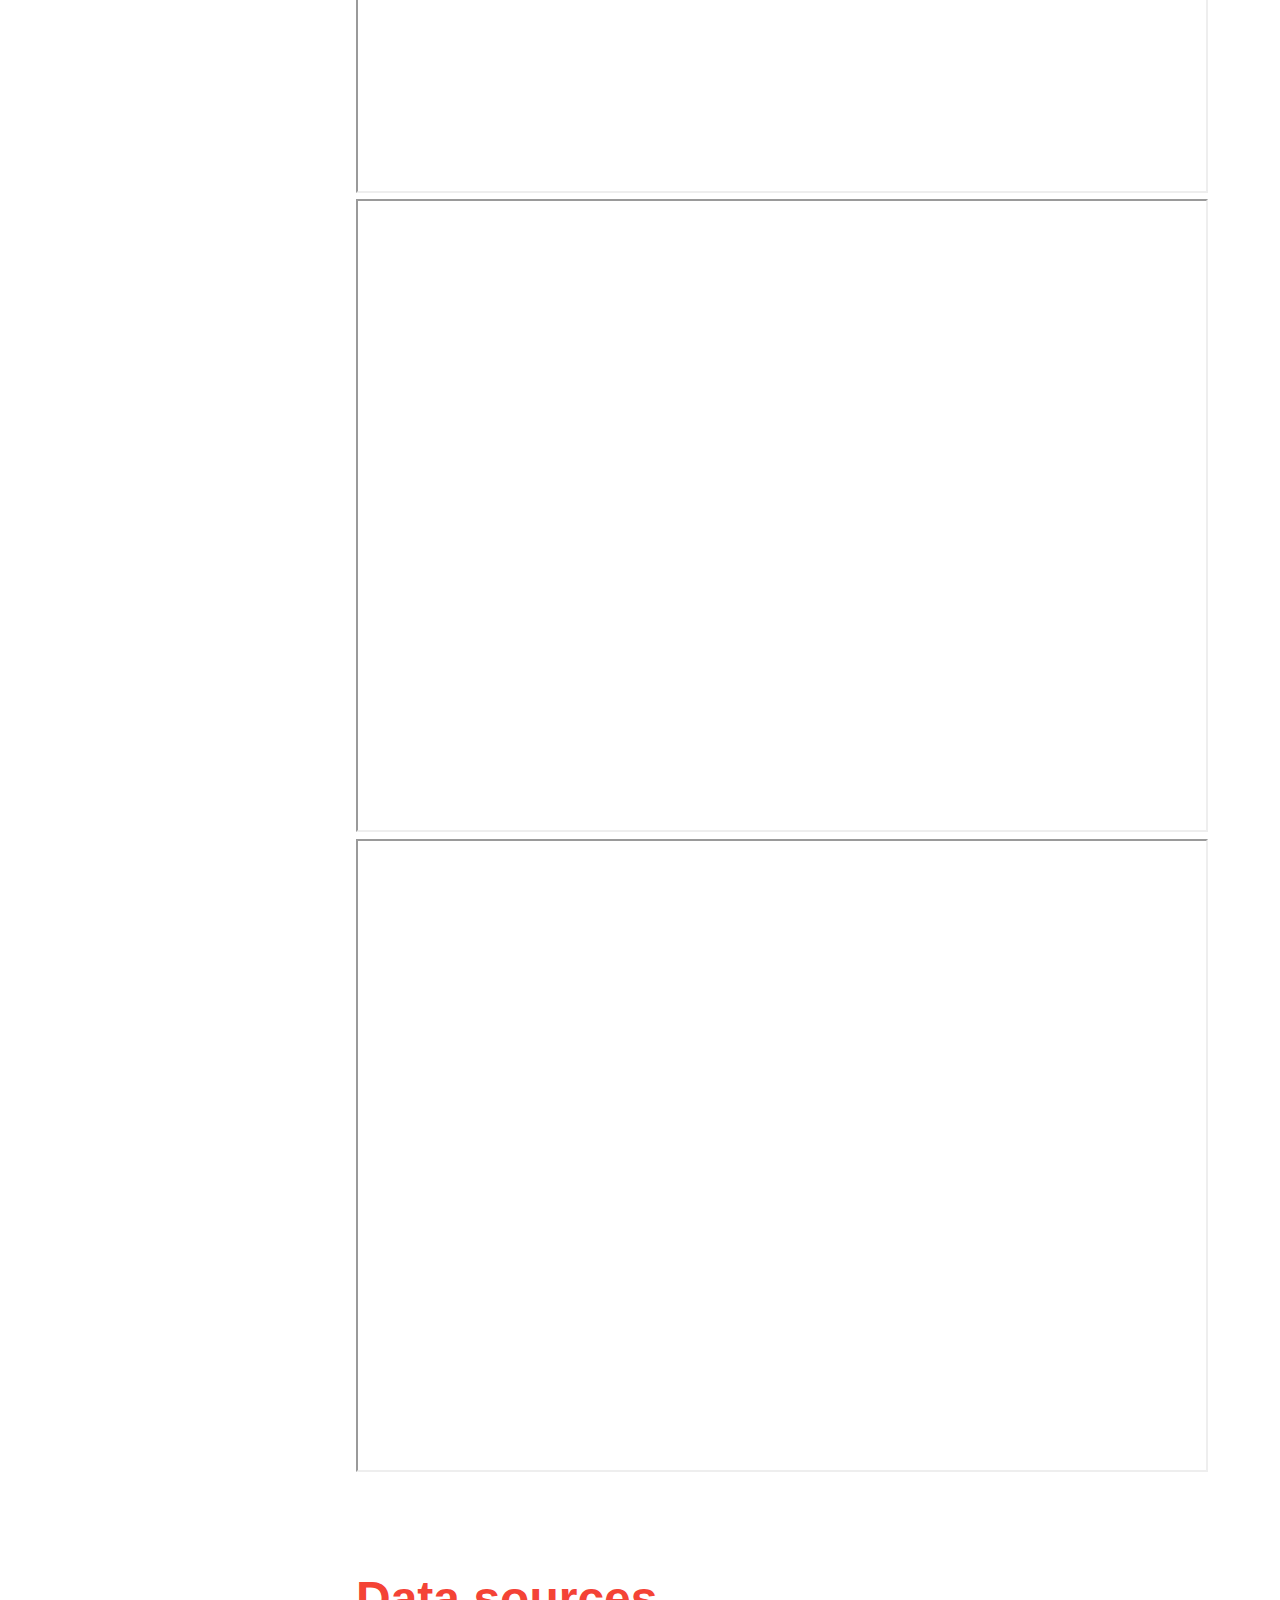
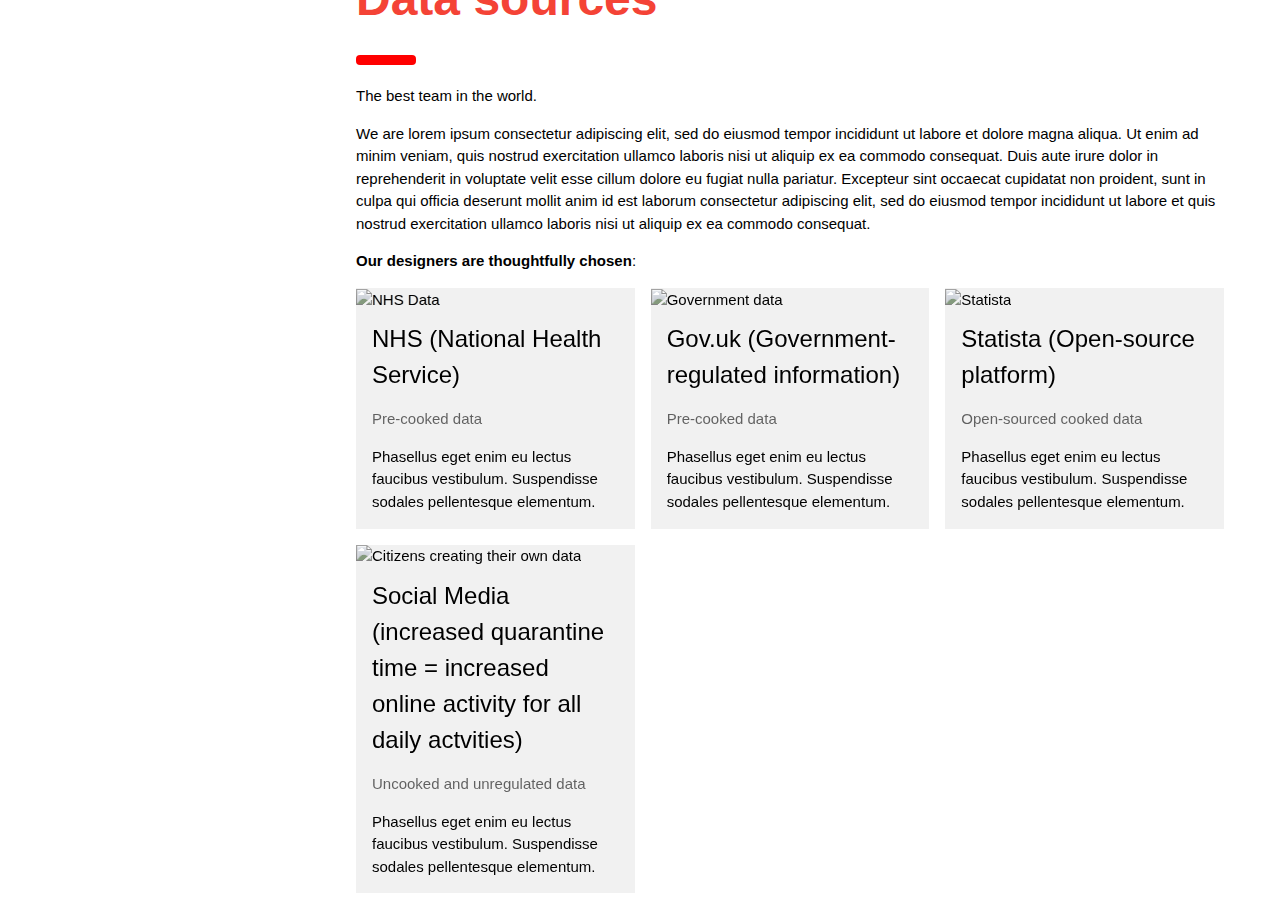
==== commit 22b31bb2: "initial commit" ====
--- a/index.html
+++ b/index.html
@@ -57,28 +57,14 @@
     <hr style="width:50px;border:5px solid red" class="w3-round">
   </div>
   
-  <!-- Photo grid (modal) -->
-  <div class="w3-row-padding">
+   <!-- Grid (modal) -->
+   <div class="w3-row-padding">
     <div class="w3-half">
        <!-- Embedded visualisations -->
       <iframe height="600px" width="200%" src="line.html"></iframe>
       <iframe height="700px" width="200%" src="bar.html"></iframe>
       <iframe height="633px" width="200%" src="pie.html"></iframe>
       <iframe height="633px" width="200%" src="map.html"></iframe>
-    </div>
-
-    <div class="w3-half">
-      <img src="/w3images/atrium.jpg" style="width:100%" onclick="onClick(this)" alt="Pie Chart"> <div class="w3-container" style="margin-top:80px" id="piechart"></div> 
-      <img src="/w3images/bedroom.jpg" style="width:100%" onclick="onClick(this)" alt="Bar Chart"> <div class="w3-container" style="margin-top:80px" id="barchart"></div>
-    </div>
-  </div>
-
-   <!-- Full size graphs once clicked-->
-   <div id="modal01" class="w3-modal w3-black" style="padding-top:0" onclick="this.style.display='none'">
-    <span class="w3-button w3-black w3-xxlarge w3-display-topright">×</span>
-    <div class="w3-modal-content w3-animate-zoom w3-center w3-transparent w3-padding-64">
-      <img id="img01" class="w3-image">
-      <p id="caption"></p>
     </div>
   </div>
   
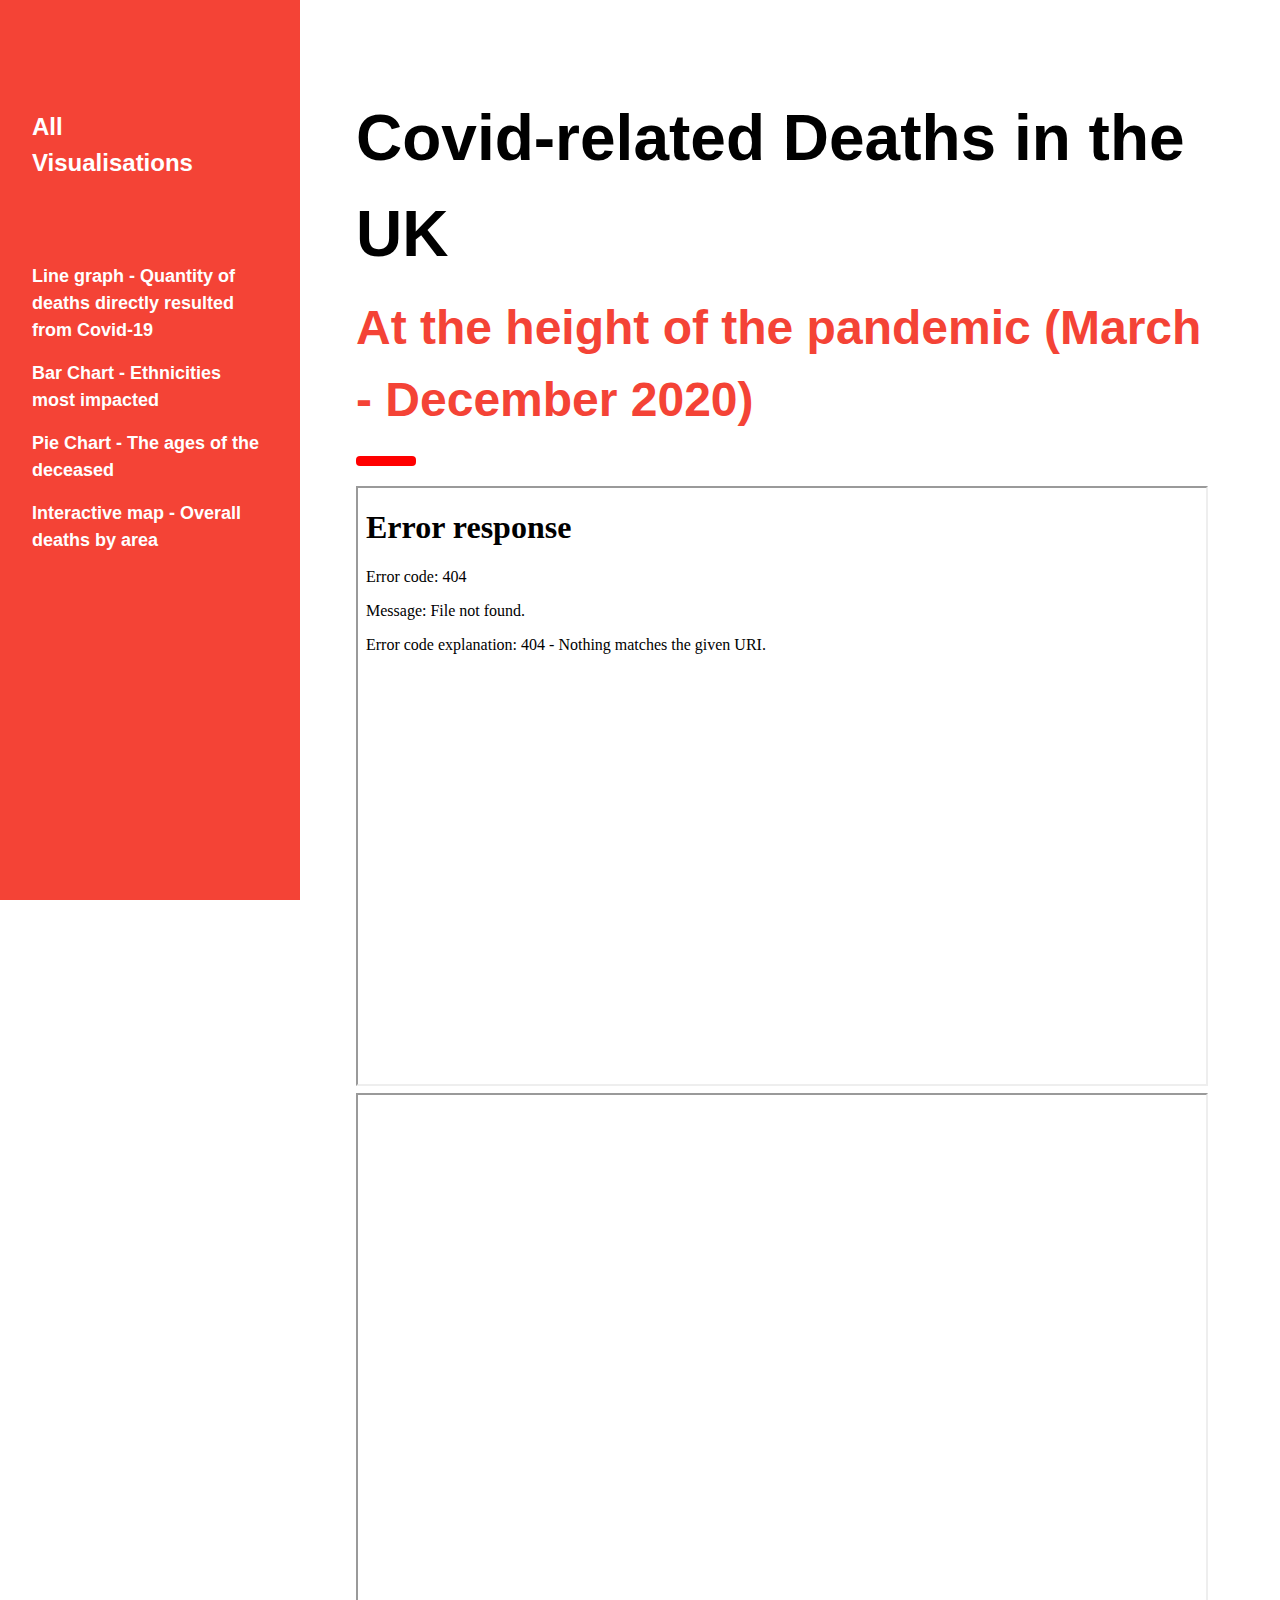
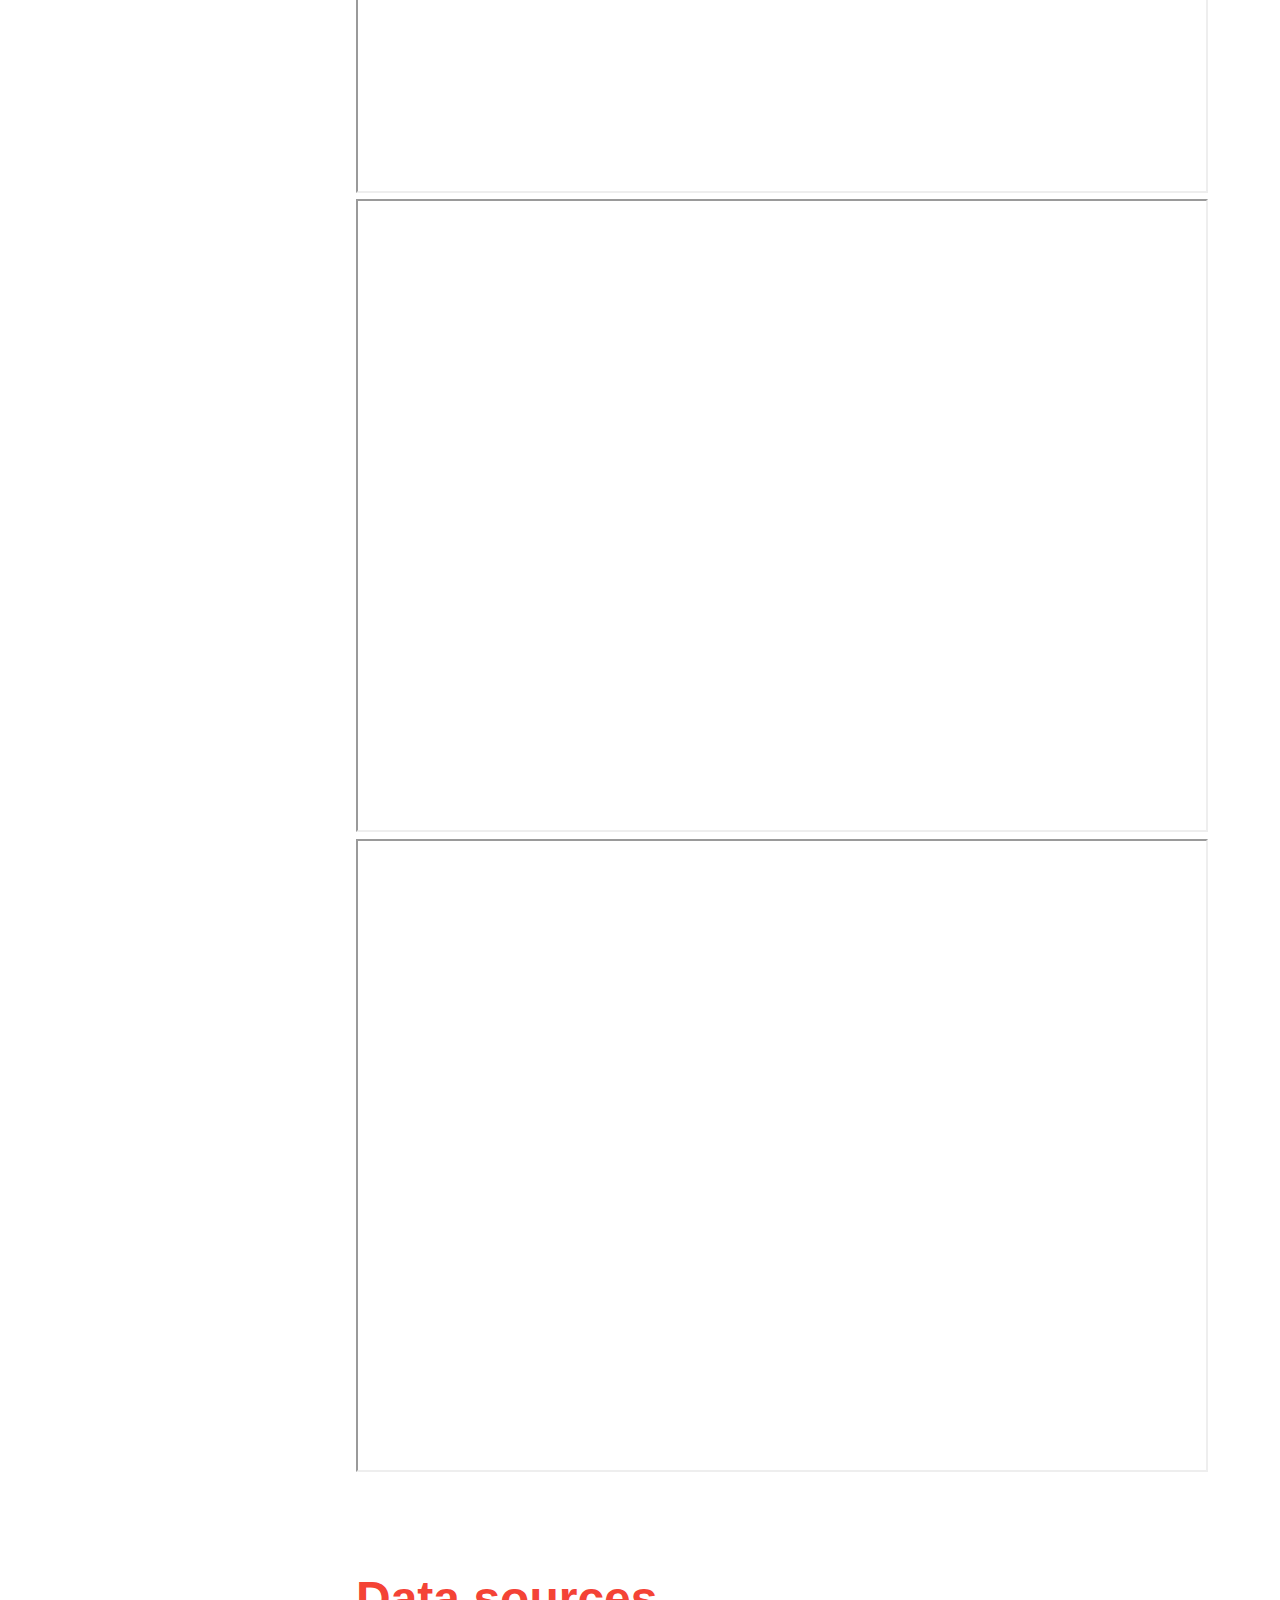
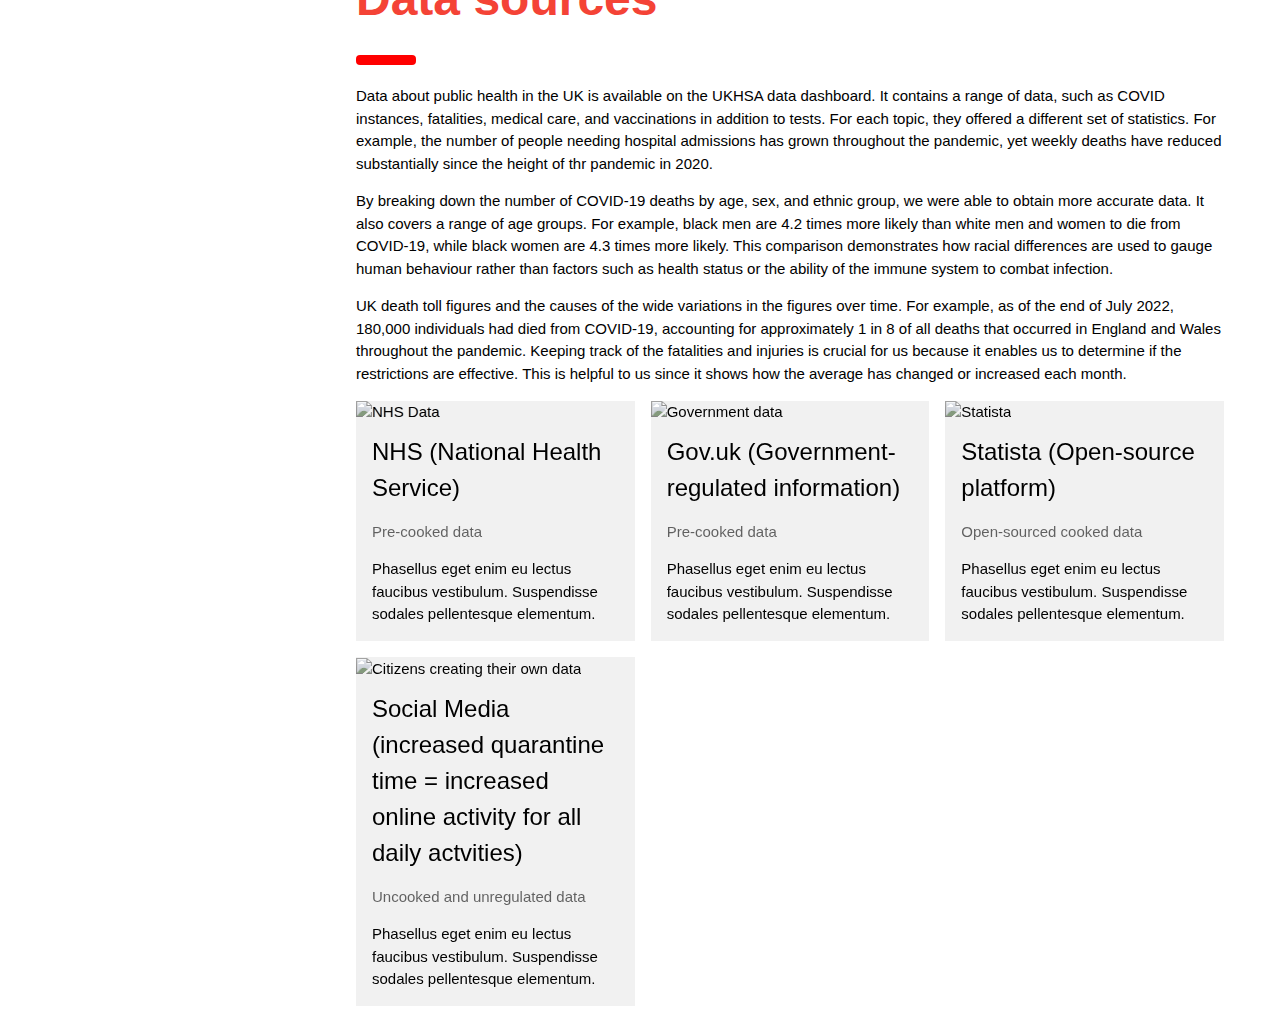
==== commit 5af8c5a9: "initial commit" ====
--- a/index.html
+++ b/index.html
@@ -39,10 +39,10 @@
   <div class="w3-container"> <h3 class="w3-padding-64"><b>All<br>Visualisations</b></h3> </div>
 
   <div class="w3-bar-block">
-    <a href="#map" onclick="w3_close()" class="w3-bar-item w3-button w3-hover-white">Line graph - Quantity of deaths directly resulted from Covid-19</a> 
+    <a href="#linegraph" onclick="w3_close()" class="w3-bar-item w3-button w3-hover-white">Line graph - Quantity of deaths directly resulted from Covid-19</a> 
     <!-- <a href="#linegraph" onclick="w3_close()" class="w3-bar-item w3-button w3-hover-white">Line graph - Quantity of deaths directly resulted from Covid-19</a>  -->
-     <a href="#piechart" onclick="w3_close()" class="w3-bar-item w3-button w3-hover-white">Bar Chart - Ethnicities most impacted</a> 
-     <a href="#barchart" onclick="w3_close()" class="w3-bar-item w3-button w3-hover-white">Pie Chart - The ages of the deceased</a> 
+     <a href="#barchart" onclick="w3_close()" class="w3-bar-item w3-button w3-hover-white">Bar Chart - Ethnicities most impacted</a> 
+     <a href="#piechart" onclick="w3_close()" class="w3-bar-item w3-button w3-hover-white">Pie Chart - The ages of the deceased</a> 
      <a href="#map" onclick="w3_close()" class="w3-bar-item w3-button w3-hover-white">Interactive map - Overall deaths by area</a> 
   </div>
 </nav>
@@ -60,6 +60,7 @@
    <!-- Grid (modal) -->
    <div class="w3-row-padding">
     <div class="w3-half">
+
        <!-- Embedded visualisations -->
       <iframe height="600px" width="200%" src="line.html"></iframe>
       <iframe height="700px" width="200%" src="bar.html"></iframe>
@@ -72,12 +73,9 @@
   <div class="w3-container" id="designers" style="margin-top:75px">
     <h1 class="w3-xxxlarge w3-text-red"><b>Data sources</b></h1>
     <hr style="width:50px;border:5px solid red" class="w3-round">
-    <p>The best team in the world.</p>
-    <p>We are lorem ipsum consectetur adipiscing elit, sed do eiusmod tempor incididunt ut labore et dolore magna aliqua. Ut enim ad minim veniam, quis nostrud exercitation ullamco laboris nisi ut aliquip ex ea commodo consequat. Duis aute irure
-    dolor in reprehenderit in voluptate velit esse cillum dolore eu fugiat nulla pariatur. Excepteur sint occaecat cupidatat non proident, sunt in culpa qui officia deserunt mollit anim id est laborum consectetur adipiscing elit, sed do eiusmod tempor
-    incididunt ut labore et quis nostrud exercitation ullamco laboris nisi ut aliquip ex ea commodo consequat.
-    </p>
-    <p><b>Our designers are thoughtfully chosen</b>:</p>
+    <p> Data about public health in the UK is available on the UKHSA data dashboard. It contains a range of data, such as COVID instances, fatalities, medical care, and vaccinations in addition to tests. For each topic, they offered a different set of statistics. For example, the number of people needing hospital admissions has grown throughout the pandemic, yet weekly deaths have reduced substantially since the height of thr pandemic in 2020.</p>
+    <p> By breaking down the number of COVID-19 deaths by age, sex, and ethnic group, we were able to obtain more accurate data. It also covers a range of age groups. For example, black men are 4.2 times more likely than white men and women to die from COVID-19, while black women are 4.3 times more likely. This comparison demonstrates how racial differences are used to gauge human behaviour rather than factors such as health status or the ability of the immune system to combat infection. </p>
+    <p> UK death toll figures and the causes of the wide variations in the figures over time. For example, as of the end of July 2022, 180,000 individuals had died from COVID-19, accounting for approximately 1 in 8 of all deaths that occurred in England and Wales throughout the pandemic. Keeping track of the fatalities and injuries is crucial for us because it enables us to determine if the restrictions are effective. This is helpful to us since it shows how the average has changed or increased each month. </p>
   </div>
   <!-- Data sources -->
   <div class="w3-row-padding w3-grayscale">
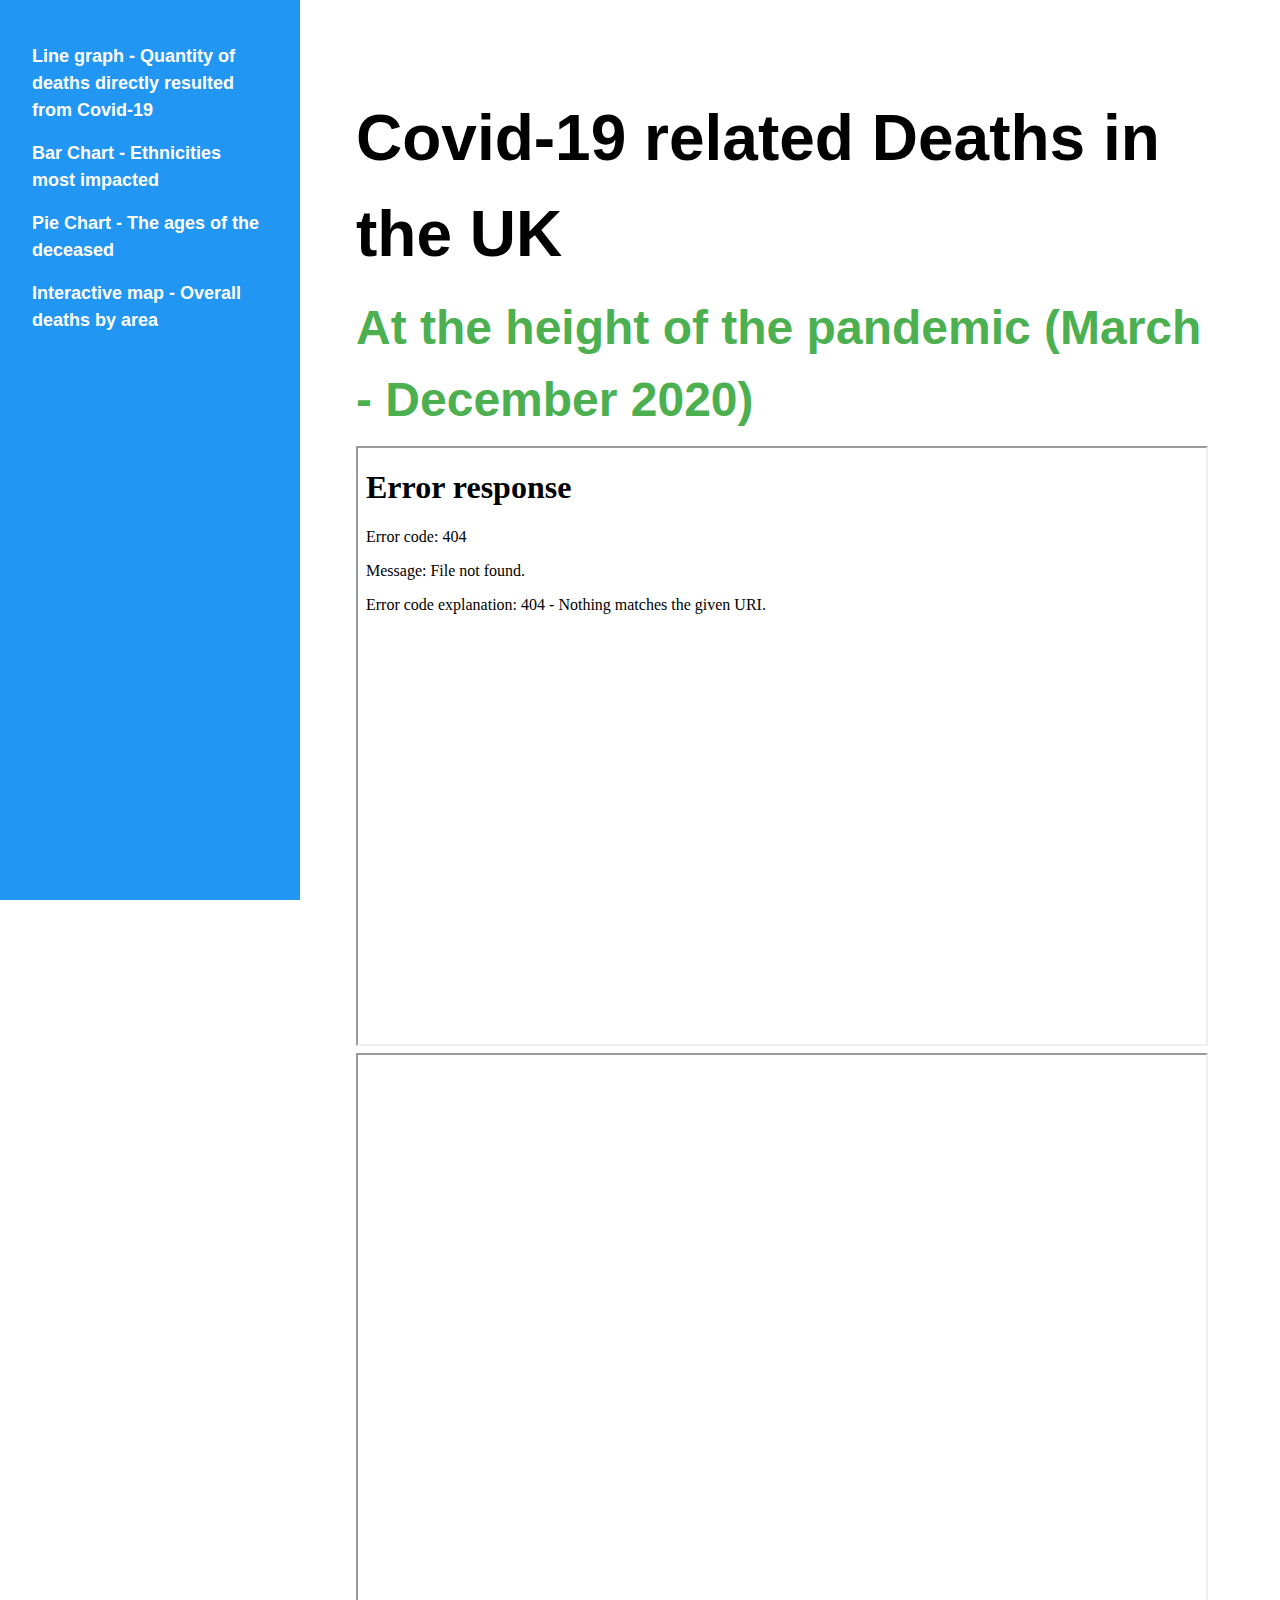
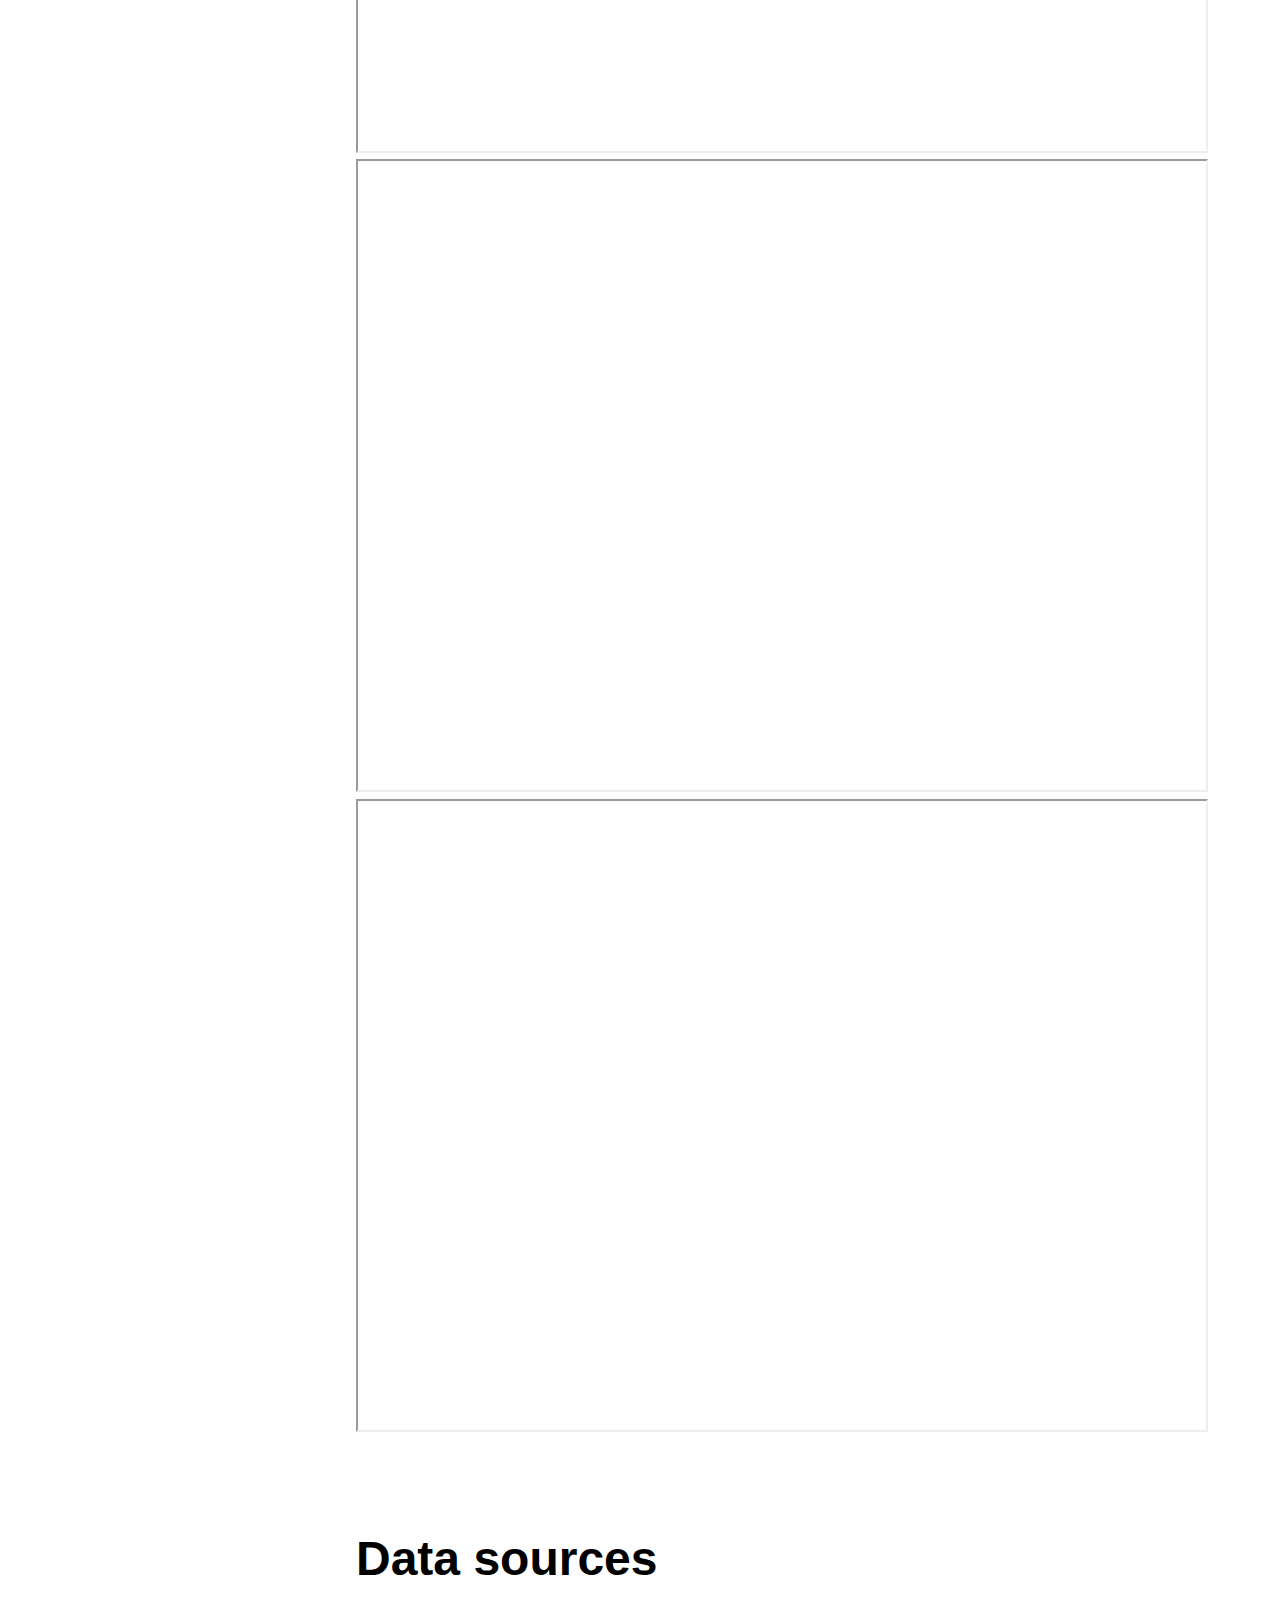
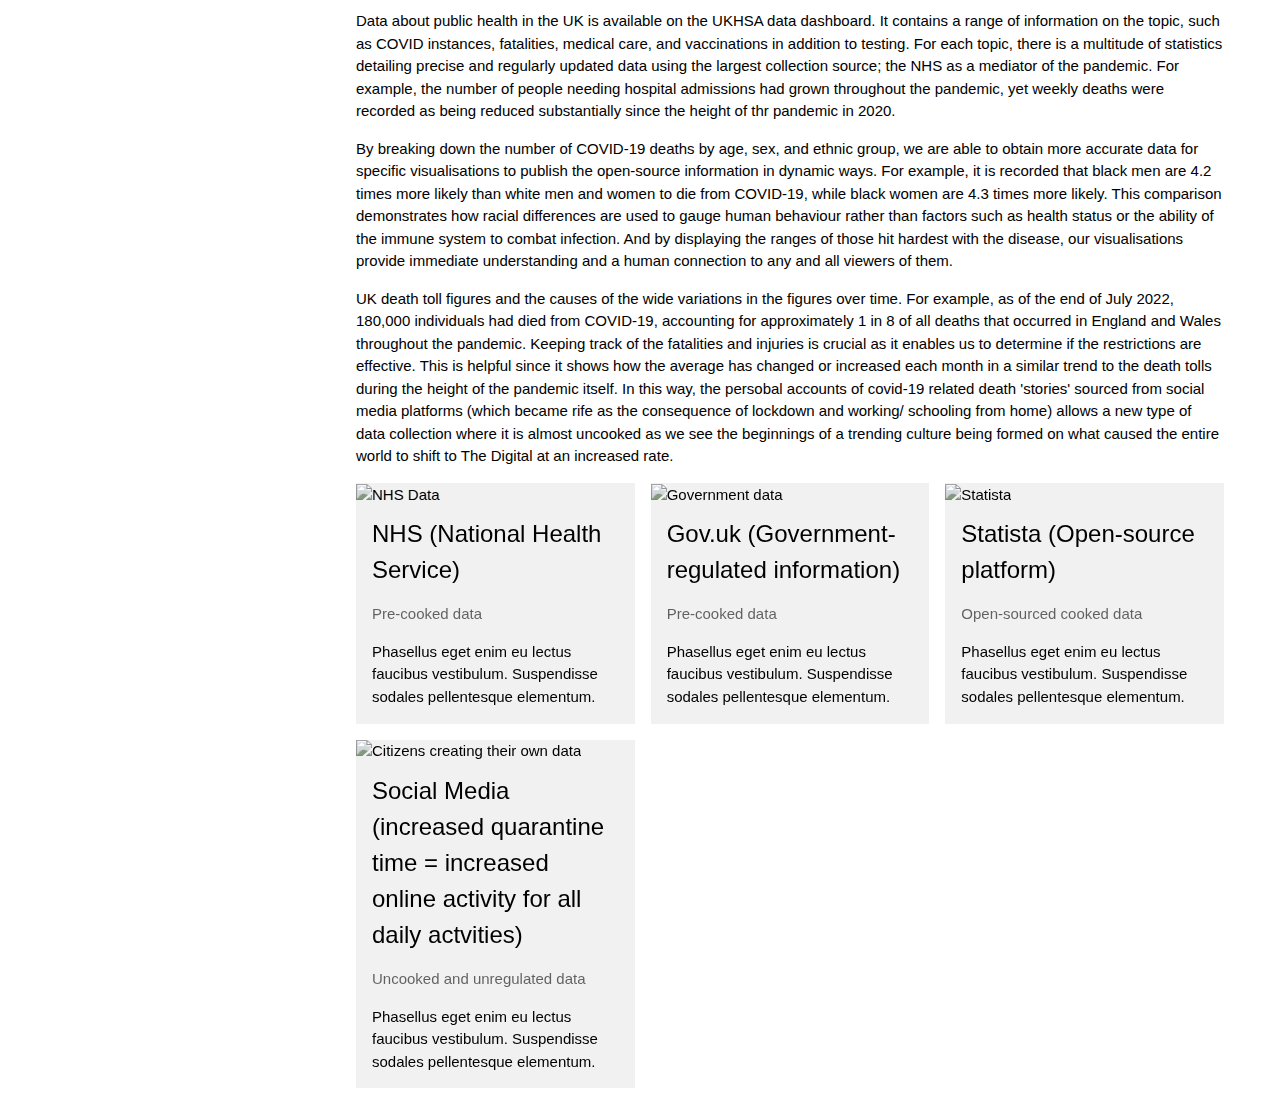
==== commit de749950: "initial commit" ====
--- a/index.html
+++ b/index.html
@@ -15,7 +15,7 @@
  <!--LOAD each visualisation-->
  <script src="sketch.js"></script>
  <script src="linegraph.js"></script>
- <script src="piechart.js"></script>
+
  <script src="barchart.js"></script>
 </head>
 
@@ -33,28 +33,29 @@
   <script src="sketch.js"></script>
 
 <!-- Sidebar/menu -->
-<nav class="w3-sidebar w3-red w3-collapse w3-top w3-large w3-padding" style="z-index:3;width:300px;font-weight:bold;" id="mySidebar"><br>
-  <a href="javascript:void(0)" onclick="w3_close()" class="w3-button w3-hide-large w3-display-topleft" style="width:100%;font-size:22px">Close Menu</a>
+<div id="sidebar">
+<nav class="w3-sidebar w3-blue w3-collapse w3-top w3-large w3-padding" style="z-index:3;width:300px;font-weight:bold;" id="mySidebar"><br>
+  <a href="javascript:void(0)" onclick="w3_close()" class="w3-button w3-hide-large w3-display-topleft" style="width:100%;font-size:22px"></a>
 
-  <div class="w3-container"> <h3 class="w3-padding-64"><b>All<br>Visualisations</b></h3> </div>
+  <!--<div class="w3-container"> <h3 class="w3-padding-64"><b>All<br>Visualisations</b></h3> </div> -->
 
   <div class="w3-bar-block">
     <a href="#linegraph" onclick="w3_close()" class="w3-bar-item w3-button w3-hover-white">Line graph - Quantity of deaths directly resulted from Covid-19</a> 
-    <!-- <a href="#linegraph" onclick="w3_close()" class="w3-bar-item w3-button w3-hover-white">Line graph - Quantity of deaths directly resulted from Covid-19</a>  -->
      <a href="#barchart" onclick="w3_close()" class="w3-bar-item w3-button w3-hover-white">Bar Chart - Ethnicities most impacted</a> 
      <a href="#piechart" onclick="w3_close()" class="w3-bar-item w3-button w3-hover-white">Pie Chart - The ages of the deceased</a> 
      <a href="#map" onclick="w3_close()" class="w3-bar-item w3-button w3-hover-white">Interactive map - Overall deaths by area</a> 
   </div>
+</div>
 </nav>
 
 <!-- FORMAT main text alignment -->
 <div class="w3-main" style="margin-left:340px;margin-right:40px">
 
-  <!-- Headers -->
+  <!-- Title -->
   <div class="w3-container" style="margin-top:80px" id="map">
-    <h1 class="w3-jumbo"><b>Covid-related Deaths in the UK</b></h1>
-    <h1 class="w3-xxxlarge w3-text-red"><b>At the height of the pandemic (March - December 2020)</b></h1>
-    <hr style="width:50px;border:5px solid red" class="w3-round">
+    <h1 class="w3-jumbo"><b>Covid-19 related Deaths in the UK</b></h1>
+    <h1 class="w3-xxxlarge w3-text-green"><b>At the height of the pandemic (March - December 2020)</b></h1>
+    <!--<hr style="width:900px;border:5px solid red" class="w3-round">-->
   </div>
   
    <!-- Grid (modal) -->
@@ -71,11 +72,10 @@
   
   <!-- Data sources - title and overview text -->
   <div class="w3-container" id="designers" style="margin-top:75px">
-    <h1 class="w3-xxxlarge w3-text-red"><b>Data sources</b></h1>
-    <hr style="width:50px;border:5px solid red" class="w3-round">
-    <p> Data about public health in the UK is available on the UKHSA data dashboard. It contains a range of data, such as COVID instances, fatalities, medical care, and vaccinations in addition to tests. For each topic, they offered a different set of statistics. For example, the number of people needing hospital admissions has grown throughout the pandemic, yet weekly deaths have reduced substantially since the height of thr pandemic in 2020.</p>
-    <p> By breaking down the number of COVID-19 deaths by age, sex, and ethnic group, we were able to obtain more accurate data. It also covers a range of age groups. For example, black men are 4.2 times more likely than white men and women to die from COVID-19, while black women are 4.3 times more likely. This comparison demonstrates how racial differences are used to gauge human behaviour rather than factors such as health status or the ability of the immune system to combat infection. </p>
-    <p> UK death toll figures and the causes of the wide variations in the figures over time. For example, as of the end of July 2022, 180,000 individuals had died from COVID-19, accounting for approximately 1 in 8 of all deaths that occurred in England and Wales throughout the pandemic. Keeping track of the fatalities and injuries is crucial for us because it enables us to determine if the restrictions are effective. This is helpful to us since it shows how the average has changed or increased each month. </p>
+    <h1 class="w3-xxxlarge w3-text-black"><b>Data sources</b></h1>
+    <p> Data about public health in the UK is available on the UKHSA data dashboard. It contains a range of information on the topic, such as COVID instances, fatalities, medical care, and vaccinations in addition to testing. For each topic, there is a multitude of statistics detailing precise and regularly updated data using the largest collection source; the NHS as a mediator of the pandemic. For example, the number of people needing hospital admissions had grown throughout the pandemic, yet weekly deaths were recorded as being reduced substantially since the height of thr pandemic in 2020.</p>
+    <p> By breaking down the number of COVID-19 deaths by age, sex, and ethnic group, we are able to obtain more accurate data for specific visualisations to publish the open-source information in dynamic ways. For example, it is recorded that black men are 4.2 times more likely than white men and women to die from COVID-19, while black women are 4.3 times more likely. This comparison demonstrates how racial differences are used to gauge human behaviour rather than factors such as health status or the ability of the immune system to combat infection. And by displaying the ranges of those hit hardest with the disease, our visualisations provide immediate understanding and a human connection to any and all viewers of them. </p>
+    <p> UK death toll figures and the causes of the wide variations in the figures over time. For example, as of the end of July 2022, 180,000 individuals had died from COVID-19, accounting for approximately 1 in 8 of all deaths that occurred in England and Wales throughout the pandemic. Keeping track of the fatalities and injuries is crucial as it enables us to determine if the restrictions are effective. This is helpful since it shows how the average has changed or increased each month in a similar trend to the death tolls during the height of the pandemic itself. In this way, the persobal accounts of covid-19 related death 'stories' sourced from social media platforms (which became rife as the consequence of lockdown and working/ schooling from home) allows a new type of data collection where it is almost uncooked as we see the beginnings of a trending culture being formed on what caused the entire world to shift to The Digital at an increased rate.</p>
   </div>
   <!-- Data sources -->
   <div class="w3-row-padding w3-grayscale">
